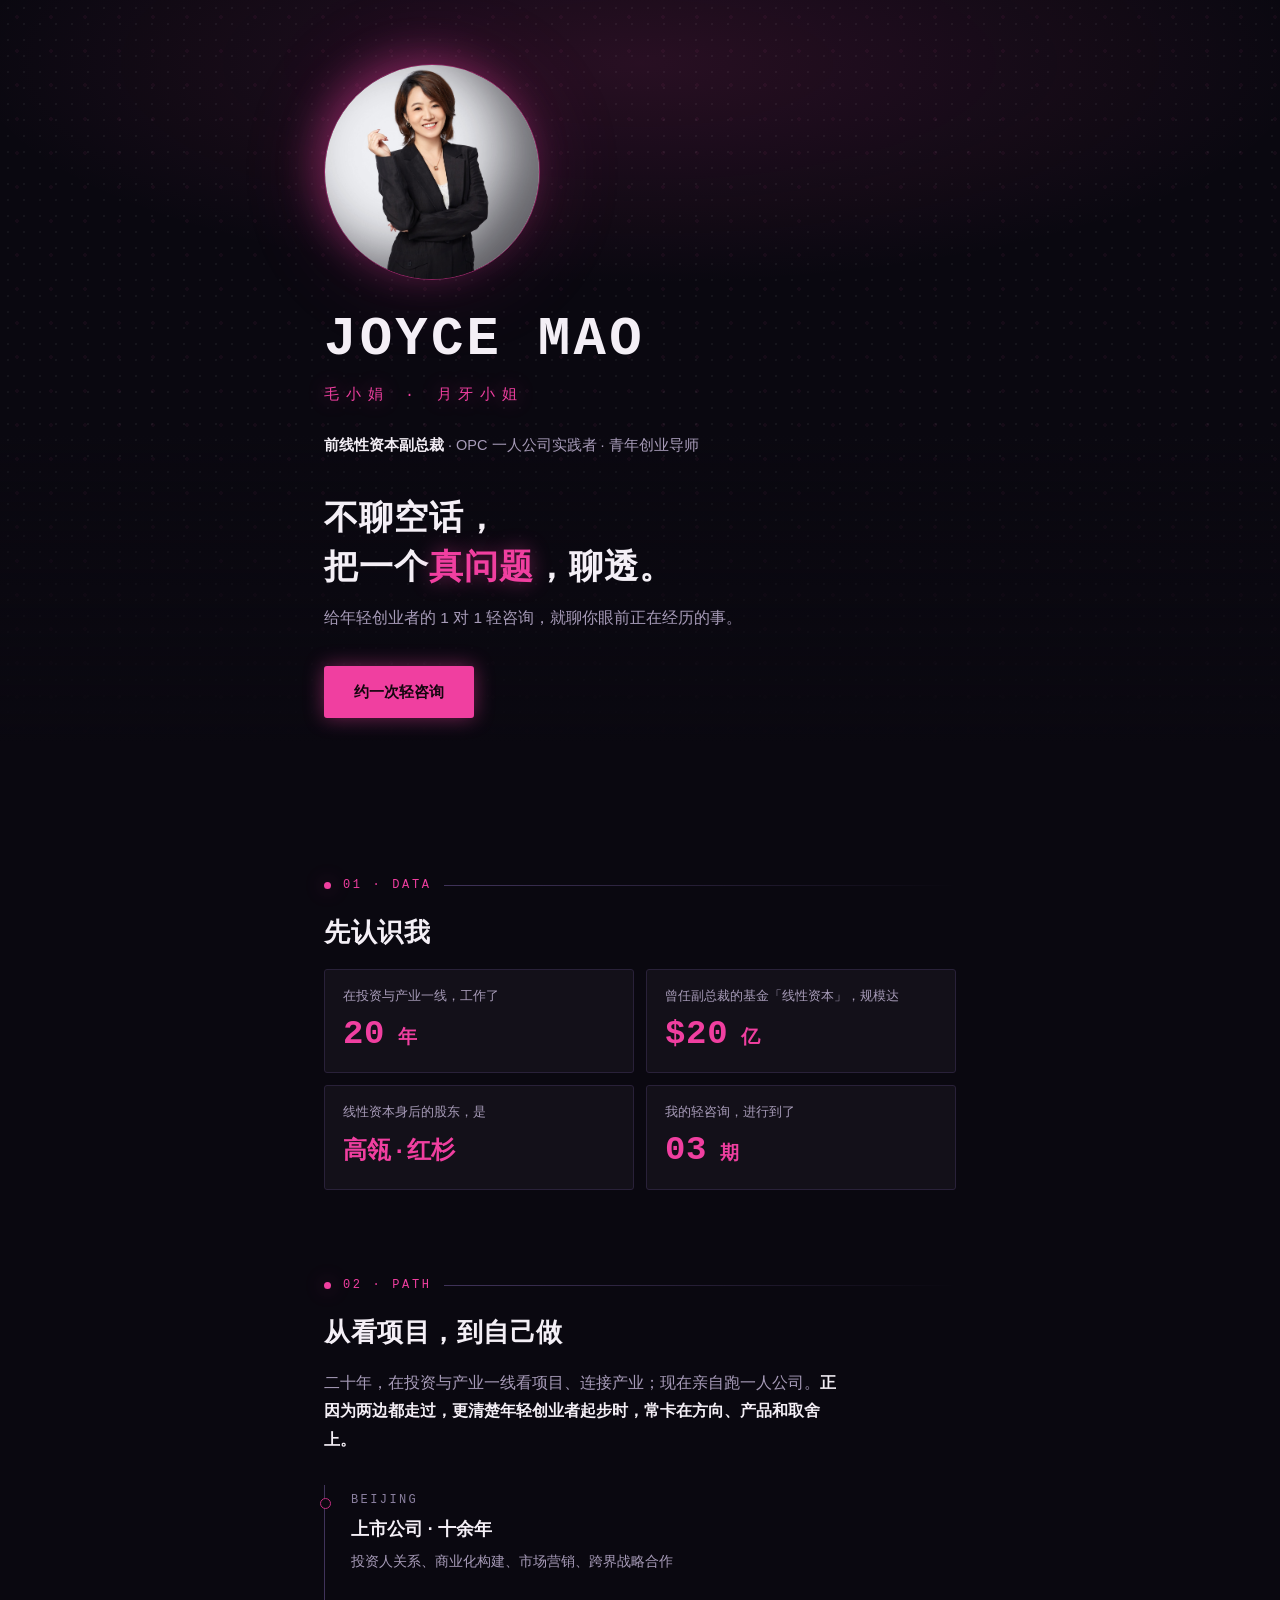
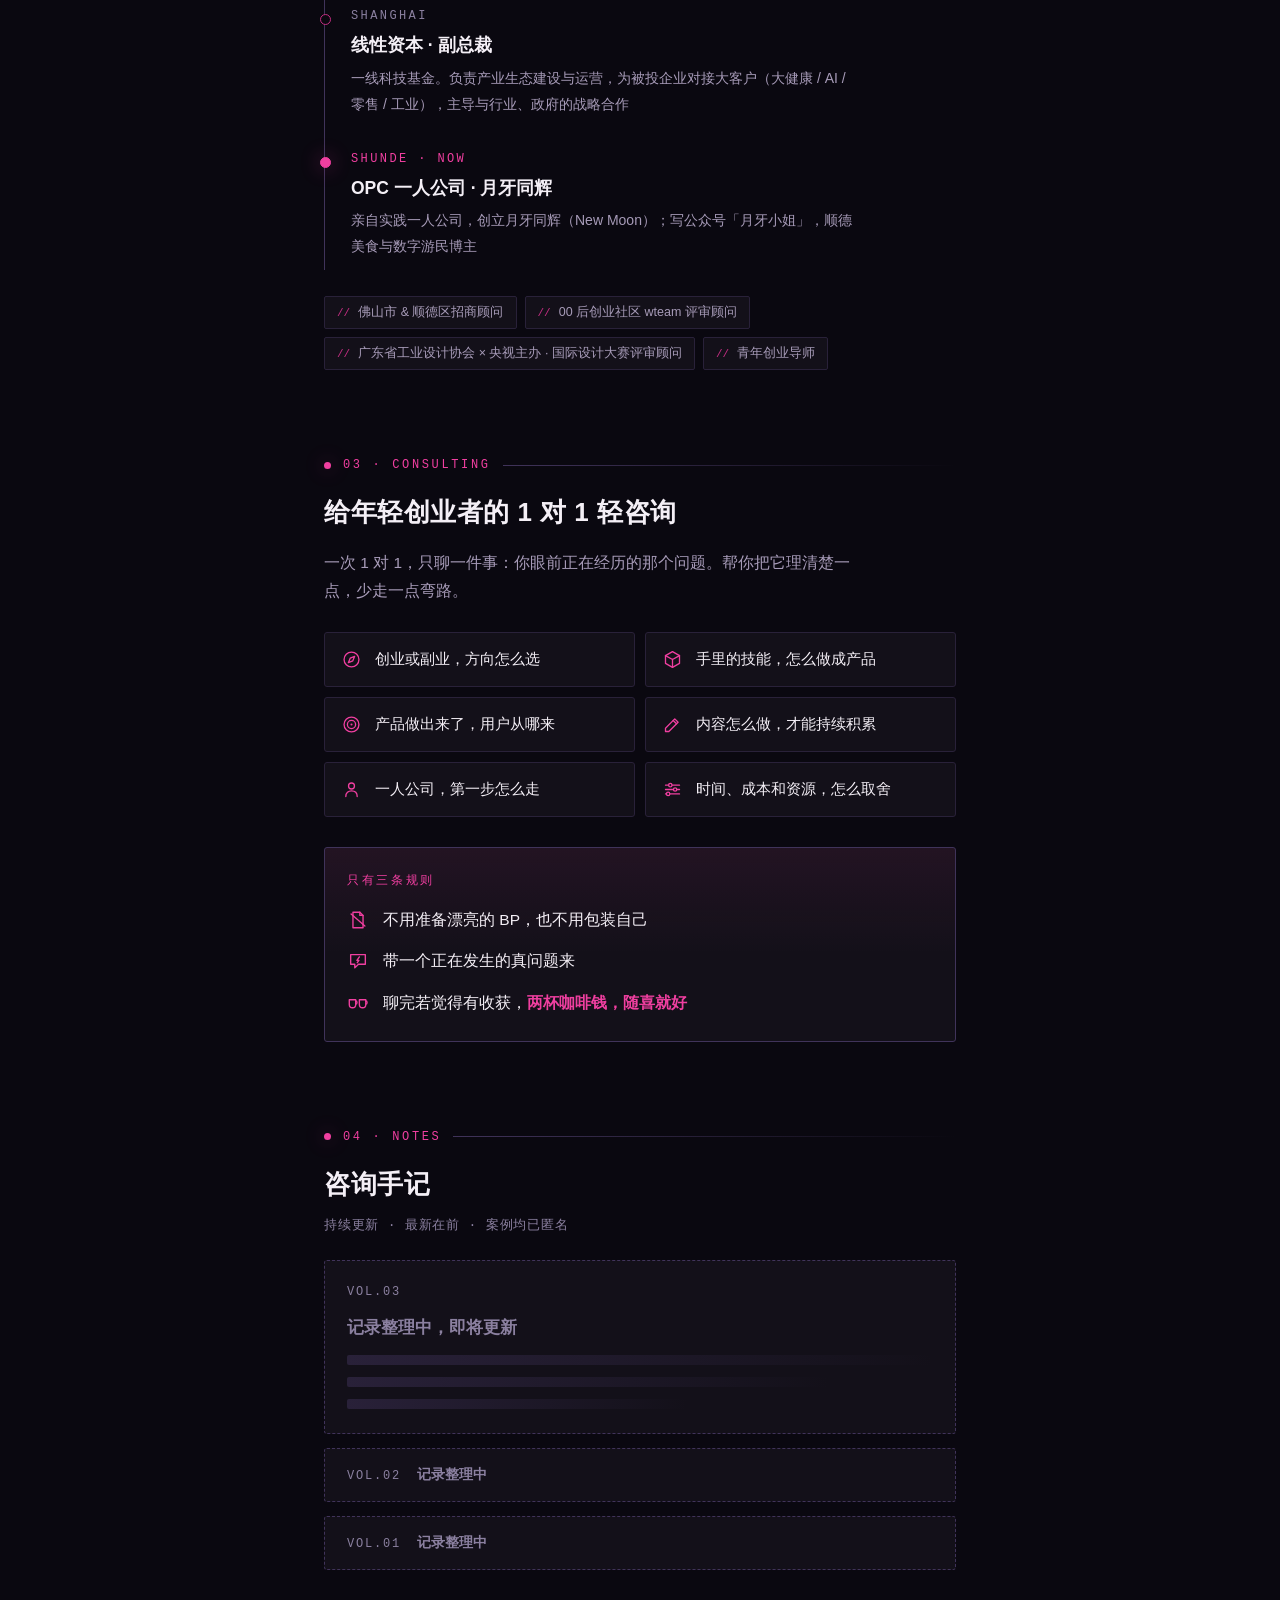
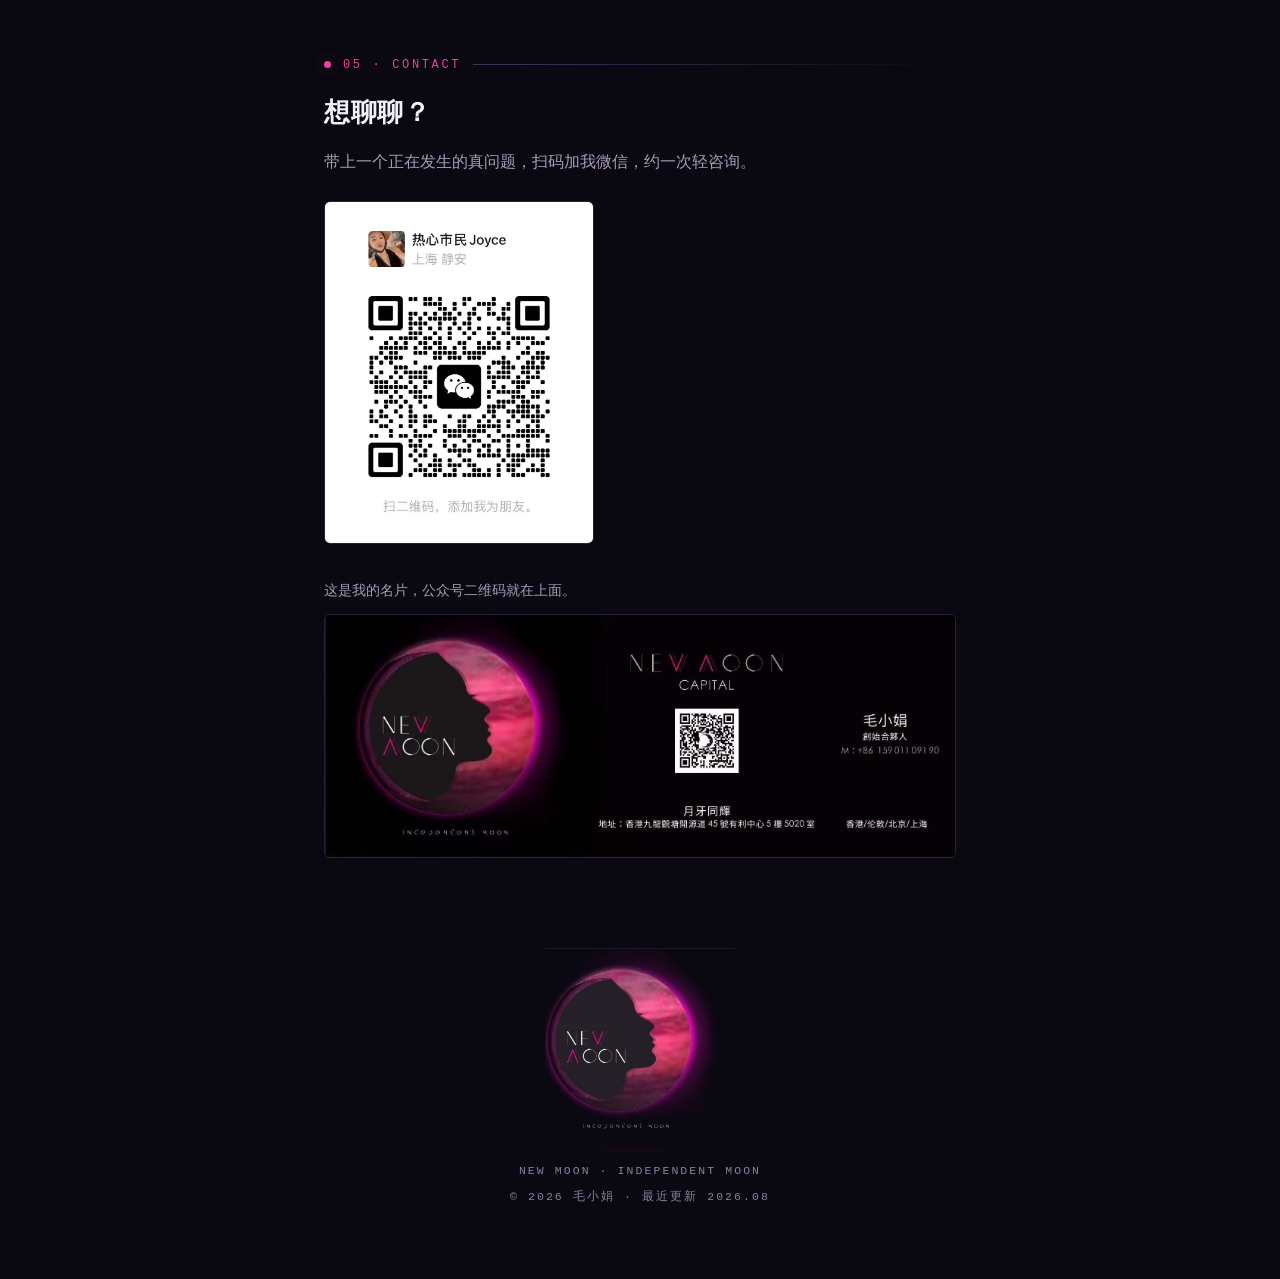
==== index.html @ e9faf34f "联系区落地:个人微信二维码 + 中文名片(含公众号二维码) Co-Authored-By: Claude Fable 5 <noreply@anthropic.com>" ====
<!DOCTYPE html>
<html lang="zh-CN">
<head>
<meta charset="utf-8">
<meta name="viewport" content="width=device-width, initial-scale=1">
<title>毛小娟 Joyce</title>
<meta name="description" content="我是毛小娟（Joyce），前线性资本副总裁。给年轻创业者的 1 对 1 轻咨询：不聊空话，把一个真问题聊透。">
<meta property="og:title" content="毛小娟 Joyce · 轻咨询">
<meta property="og:description" content="不聊空话，就聊你眼前正在经历的事。给年轻创业者的 1 对 1 轻咨询。">
<meta property="og:url" content="https://artemislin.github.io/joyce-intro/">
<meta property="og:image" content="https://artemislin.github.io/joyce-intro/assets/photo.jpg">
<link rel="icon" href="data:image/svg+xml,<svg xmlns='http://www.w3.org/2000/svg' viewBox='0 0 100 100'><text y='0.9em' font-size='90'>🌙</text></svg>">

<!-- ═══════════════════════════════════════════════════════
     维护说明(给接手的人):详见仓库里的 README.md
     · 加新案例:搜「案例卡片模板」,复制注释里的整段,贴到案例列表最上方
     · 换照片:替换 assets/photo.jpg;圆框取景不对时,微调 .moon img 的 object-position
     · 填联系方式:搜「CONTACT-PLACEHOLDER」
     ═══════════════════════════════════════════════════════ -->

<style>
  :root {
    --bg: #0A0810;          /* 墨黑夜空,微偏紫 */
    --panel: #131019;
    --line: #292139;
    --line-strong: #40335A;
    --ink: #F4EFF6;
    --muted: #A79BB8;
    --dim: #8B80A0;
    --pink: #F03FA0;        /* 取自 New Moon logo 的玫红辉光 */
    --pink-dim: #C42E82;
    --glow: 0 0 20px rgba(240, 63, 160, 0.45);
    --sans: "PingFang SC", "HarmonyOS Sans SC", "MiSans", "Source Han Sans SC", "Microsoft YaHei", sans-serif;
    --mono: ui-monospace, "SF Mono", "JetBrains Mono", "Roboto Mono", Menlo, Consolas, monospace;
  }

  * { box-sizing: border-box; }
  html { scroll-behavior: smooth; }
  body {
    margin: 0;
    background: var(--bg);
    color: var(--ink);
    font-family: var(--sans);
    font-size: 15.5px;
    line-height: 1.85;
    -webkit-font-smoothing: antialiased;
  }
  .wrap { max-width: 680px; margin: 0 auto; padding: 0 24px; }
  p { margin: 0 0 14px; }
  a { color: var(--pink); }

  /* ── 章节眉:电路节点 + 等宽字标签 + 走线 ── */
  section { padding-top: 84px; }
  .eyebrow {
    display: flex;
    align-items: center;
    gap: 12px;
    font-family: var(--mono);
    font-size: 12px;
    letter-spacing: 0.22em;
    color: var(--pink);
    margin: 0 0 18px;
  }
  .eyebrow::before {
    content: "";
    width: 7px; height: 7px;
    background: var(--pink);
    border-radius: 50%;
    box-shadow: var(--glow);
    flex: none;
  }
  .eyebrow::after {
    content: "";
    flex: 1;
    height: 1px;
    background: linear-gradient(90deg, var(--line-strong), transparent);
  }
  h2 {
    font-size: 26px;
    font-weight: 700;
    line-height: 1.4;
    letter-spacing: 0.02em;
    margin: 0 0 18px;
    text-wrap: balance;
  }

  /* ── 开屏 ── */
  .hero {
    padding-top: 64px;
    padding-bottom: 72px;
    background:
      linear-gradient(180deg, rgba(10, 8, 16, 0) 55%, #0A0810 94%),
      radial-gradient(ellipse 75% 40% at 50% 8%, rgba(240, 63, 160, 0.13), transparent 70%),
      radial-gradient(rgba(240, 63, 160, 0.05) 1.6px, transparent 2px),
      radial-gradient(rgba(244, 239, 246, 0.05) 1px, transparent 1.4px);
    background-size: auto, auto, 34px 34px, 16px 16px;
  }
  /* 月相框:盈月光影——外辉光偏左上受光侧,内阴影把满月压成月牙 */
  .moon {
    position: relative;
    width: 216px; height: 216px;
    border-radius: 50%;
    overflow: hidden;
    border: 1px solid rgba(240, 63, 160, 0.55);
    box-shadow: -10px -8px 36px rgba(240, 63, 160, 0.36), 0 0 90px rgba(240, 63, 160, 0.15);
    margin: 0 0 30px;
  }
  /* 换照片后取景不对时,只调下面的 object-position 第二个值(越小越靠头顶) */
  .moon img {
    width: 100%; height: 100%;
    object-fit: cover;
    object-position: 50% 15%;
    display: block;
  }
  .moon::after {
    content: "";
    position: absolute;
    inset: 0;
    border-radius: 50%;
    box-shadow: inset -32px -20px 54px rgba(10, 8, 16, 0.58);
    pointer-events: none;
  }
  h1 {
    font-family: var(--mono);
    font-size: clamp(34px, 10vw, 54px);
    font-weight: 700;
    letter-spacing: 0.06em;
    line-height: 1.12;
    margin: 0 0 12px;
  }
  .subname {
    font-family: var(--mono);
    font-size: 15px;
    letter-spacing: 0.45em;
    color: var(--pink);
    text-shadow: var(--glow);
    margin: 0 0 22px;
  }
  .identity { color: var(--muted); font-size: 14.5px; margin: 0 0 34px; }
  .identity b { color: var(--ink); font-weight: 600; }
  .thesis {
    font-size: clamp(26px, 7vw, 34px);
    font-weight: 700;
    line-height: 1.45;
    letter-spacing: 0.03em;
    margin: 0 0 12px;
    text-wrap: balance;
  }
  .thesis em { font-style: normal; color: var(--pink); text-shadow: var(--glow); }
  .thesis-sub { color: var(--muted); margin: 0 0 34px; }
  .btn {
    display: inline-block;
    font-size: 15px;
    font-weight: 600;
    color: #14060E;
    background: var(--pink);
    text-decoration: none;
    padding: 12px 30px;
    border-radius: 3px;
    box-shadow: var(--glow);
  }
  .btn:active { transform: translateY(1px); }
  .btn:focus-visible, a:focus-visible { outline: 2px solid var(--ink); outline-offset: 3px; }

  /* ── 数据带 ── */
  .stats {
    display: grid;
    grid-template-columns: repeat(2, minmax(0, 1fr));
    gap: 12px;
  }
  .stat {
    display: flex;
    flex-direction: column;
    background: var(--panel);
    border: 1px solid var(--line);
    border-radius: 3px;
    padding: 16px 18px 18px;
  }
  .stat .num {
    font-family: var(--mono);
    font-size: clamp(26px, 7vw, 34px);
    font-weight: 700;
    color: var(--pink);
    line-height: 1.2;
    letter-spacing: 0.02em;
  }
  .stat .num small { font-size: 0.55em; letter-spacing: 0.1em; }
  .stat .num--txt { font-size: clamp(17px, 5vw, 24px); line-height: 1.35; padding-bottom: 3px; }
  /* lbl 撑满剩余空间,让同一行两张卡的数字底部对齐(标签行数不同也不飘) */
  .stat .lbl { font-size: 12.5px; color: var(--muted); margin-bottom: 8px; line-height: 1.6; flex: 1; }

  /* ── 履历时间线 ── */
  .lede { color: var(--muted); max-width: 34em; }
  .lede b { color: var(--ink); font-weight: 600; }
  .tl { margin: 30px 0 0; padding: 4px 0 4px 26px; border-left: 1px solid var(--line-strong); }
  .stop { position: relative; padding-bottom: 30px; }
  .stop:last-child { padding-bottom: 6px; }
  .stop::before {
    content: "";
    position: absolute;
    left: -31px; top: 9px;
    width: 9px; height: 9px;
    border-radius: 50%;
    background: var(--bg);
    border: 1.5px solid var(--pink-dim);
  }
  .stop.now::before { background: var(--pink); border-color: var(--pink); box-shadow: var(--glow); }
  .stop .where {
    font-family: var(--mono);
    font-size: 12px;
    letter-spacing: 0.2em;
    color: var(--dim);
    margin-bottom: 2px;
  }
  .stop.now .where { color: var(--pink); }
  .stop h3 { font-size: 17.5px; font-weight: 700; margin: 0 0 4px; }
  .stop p { font-size: 14px; color: var(--muted); margin: 0; max-width: 36em; }
  .chips { display: flex; flex-wrap: wrap; gap: 8px; margin-top: 26px; }
  .chip {
    font-size: 12.5px;
    color: var(--muted);
    border: 1px solid var(--line);
    background: var(--panel);
    border-radius: 2px;
    padding: 4px 12px;
  }
  .chip::before {
    content: "//";
    font-family: var(--mono);
    font-size: 11px;
    color: var(--pink-dim);
    margin-right: 8px;
  }

  /* ── 轻咨询 ── */
  .topics {
    display: grid;
    grid-template-columns: repeat(auto-fit, minmax(240px, 1fr));
    gap: 10px;
    margin: 26px 0 30px;
  }
  .topic {
    display: flex;
    gap: 13px;
    align-items: center;
    background: var(--panel);
    border: 1px solid var(--line);
    border-radius: 3px;
    padding: 13px 16px;
    font-size: 14.5px;
  }
  .topic svg { width: 21px; height: 21px; color: var(--pink); flex: none; }
  .rules {
    border: 1px solid var(--line-strong);
    border-radius: 3px;
    background: linear-gradient(180deg, rgba(240, 63, 160, 0.07), transparent 55%), var(--panel);
    padding: 22px 22px 10px;
  }
  .rules .rt {
    font-family: var(--mono);
    font-size: 12px;
    letter-spacing: 0.22em;
    color: var(--pink);
    margin: 0 0 14px;
  }
  .rule { display: flex; gap: 14px; align-items: flex-start; margin-bottom: 13px; }
  .rule svg { width: 22px; height: 22px; color: var(--pink); flex: none; margin-top: 3px; }
  .rule em { font-style: normal; color: var(--pink); font-weight: 600; }

  /* ── 咨询手记 ── */
  .note-meta-line { font-size: 13px; color: var(--dim); font-family: var(--mono); letter-spacing: 0.06em; margin: -6px 0 22px; }
  .cases { display: flex; flex-direction: column; gap: 14px; }
  .case {
    background: var(--panel);
    border: 1px solid var(--line);
    border-radius: 3px;
    padding: 20px 22px;
  }
  .case .meta {
    font-family: var(--mono);
    font-size: 12px;
    letter-spacing: 0.15em;
    color: var(--pink);
    margin-bottom: 8px;
  }
  .case h3 { font-size: 17px; font-weight: 700; margin: 0 0 10px; }
  .case .field { font-size: 12.5px; color: var(--dim); letter-spacing: 0.06em; margin: 10px 0 2px; }
  .case .field + p { font-size: 14.5px; color: var(--ink); margin: 0; }
  /* 占位卡:案例还没写时的样子,填入真实内容后换成完整卡片(去掉 pending/row 类和幽灵条) */
  .case.pending { border-style: dashed; border-color: var(--line-strong); }
  .case.pending .meta { color: var(--dim); }
  .case.pending h3 { color: var(--dim); font-weight: 600; }
  .case.row { display: flex; align-items: baseline; gap: 16px; padding: 13px 22px; }
  .case.row .meta { margin: 0; flex: none; }
  .case.row h3 { margin: 0; font-size: 14px; }
  .ghost { height: 10px; border-radius: 2px; background: linear-gradient(90deg, var(--line), transparent); margin: 12px 0; }
  .ghost.g2 { width: 82%; }
  .ghost.g3 { width: 58%; margin-bottom: 4px; }

  /* ── 联系 ── */
  .wechat-qr {
    display: block;
    width: min(100%, 270px);
    height: auto;
    border-radius: 6px;
    border: 1px solid var(--line);
    margin: 24px 0 34px;
  }
  .card-img {
    display: block;
    width: 100%;
    height: auto;
    border-radius: 6px;
    border: 1px solid var(--line);
    margin: 10px 0 0;
  }

  /* ── 页脚 ── */
  footer { padding: 90px 0 56px; text-align: center; }
  footer .brand { width: 190px; height: auto; mix-blend-mode: screen; display: block; margin: 0 auto 6px; }
  footer .fine {
    font-family: var(--mono);
    font-size: 11.5px;
    letter-spacing: 0.18em;
    color: var(--dim);
    line-height: 2.2;
  }

  /* ── 动效:只做开屏一组,尊重系统减动效设置 ── */
  @media (prefers-reduced-motion: no-preference) {
    .hero .moon, .hero h1, .hero .subname, .hero .identity, .hero .thesis, .hero .thesis-sub, .hero .btn {
      animation: rise 0.7s cubic-bezier(0.2, 0.7, 0.3, 1) both;
    }
    .hero h1 { animation-delay: 0.08s; }
    .hero .subname { animation-delay: 0.16s; }
    .hero .identity { animation-delay: 0.22s; }
    .hero .thesis { animation-delay: 0.3s; }
    .hero .thesis-sub { animation-delay: 0.36s; }
    .hero .btn { animation-delay: 0.44s; }
    @keyframes rise {
      from { opacity: 0; transform: translateY(14px); }
      to { opacity: 1; transform: none; }
    }
  }
  @media (prefers-reduced-motion: reduce) {
    html { scroll-behavior: auto; }
  }
</style>
</head>
<body>

<header class="hero">
  <div class="wrap">
    <div class="moon"><img src="assets/photo.jpg" alt="毛小娟" width="1066" height="1600"></div>
    <h1>JOYCE MAO</h1>
    <p class="subname">毛小娟 · 月牙小姐</p>
    <p class="identity"><b>前线性资本副总裁</b> · OPC 一人公司实践者 · 青年创业导师</p>
    <p class="thesis">不聊空话，<br>把一个<em>真问题</em>，聊透。</p>
    <p class="thesis-sub">给年轻创业者的 1 对 1 轻咨询，就聊你眼前正在经历的事。</p>
    <a class="btn" href="#contact">约一次轻咨询</a>
  </div>
</header>

<section>
  <div class="wrap">
    <p class="eyebrow">01 · DATA</p>
    <h2>先认识我</h2>
    <div class="stats">
      <div class="stat">
        <div class="lbl">在投资与产业一线，工作了</div>
        <div class="num">20<small> 年</small></div>
      </div>
      <div class="stat">
        <div class="lbl">曾任副总裁的基金「线性资本」，规模达</div>
        <div class="num">$20<small> 亿</small></div>
      </div>
      <div class="stat">
        <div class="lbl">线性资本身后的股东，是</div>
        <div class="num num--txt">高瓴·红杉</div>
      </div>
      <div class="stat">
        <div class="lbl">我的轻咨询，进行到了</div>
        <div class="num">03<small> 期</small></div>
      </div>
    </div>
  </div>
</section>

<section>
  <div class="wrap">
    <p class="eyebrow">02 · PATH</p>
    <h2>从看项目，到自己做</h2>
    <p class="lede">二十年，在投资与产业一线看项目、连接产业；现在亲自跑一人公司。<b>正因为两边都走过，更清楚年轻创业者起步时，常卡在方向、产品和取舍上。</b></p>

    <div class="tl">
      <div class="stop">
        <div class="where">BEIJING</div>
        <h3>上市公司 · 十余年</h3>
        <p>投资人关系、商业化构建、市场营销、跨界战略合作</p>
      </div>
      <div class="stop">
        <div class="where">SHANGHAI</div>
        <h3>线性资本 · 副总裁</h3>
        <p>一线科技基金。负责产业生态建设与运营，为被投企业对接大客户（大健康 / AI / 零售 / 工业），主导与行业、政府的战略合作</p>
      </div>
      <div class="stop now">
        <div class="where">SHUNDE · NOW</div>
        <h3>OPC 一人公司 · 月牙同辉</h3>
        <p>亲自实践一人公司，创立月牙同辉（New Moon）；写公众号「月牙小姐」，顺德美食与数字游民博主</p>
      </div>
    </div>

    <div class="chips">
      <span class="chip">佛山市 &amp; 顺德区招商顾问</span>
      <span class="chip">00 后创业社区 wteam 评审顾问</span>
      <span class="chip">广东省工业设计协会 × 央视主办 · 国际设计大赛评审顾问</span>
      <span class="chip">青年创业导师</span>
    </div>
  </div>
</section>

<section>
  <div class="wrap">
    <p class="eyebrow">03 · CONSULTING</p>
    <h2>给年轻创业者的 1 对 1 轻咨询</h2>
    <p class="lede">一次 1 对 1，只聊一件事：你眼前正在经历的那个问题。帮你把它理清楚一点，少走一点弯路。</p>

    <div class="topics">
      <div class="topic">
        <svg viewBox="0 0 24 24" fill="none" stroke="currentColor" stroke-width="1.5" stroke-linecap="round" stroke-linejoin="round" aria-hidden="true"><circle cx="12" cy="12" r="8.5"/><path d="M15.6 8.4 L13.5 13.5 L8.4 15.6 L10.5 10.5 Z"/></svg>
        创业或副业，方向怎么选
      </div>
      <div class="topic">
        <svg viewBox="0 0 24 24" fill="none" stroke="currentColor" stroke-width="1.5" stroke-linecap="round" stroke-linejoin="round" aria-hidden="true"><path d="M12 3 L20 7.5 V16.5 L12 21 L4 16.5 V7.5 Z"/><path d="M4 7.5 L12 12 L20 7.5 M12 12 V21"/></svg>
        手里的技能，怎么做成产品
      </div>
      <div class="topic">
        <svg viewBox="0 0 24 24" fill="none" stroke="currentColor" stroke-width="1.5" stroke-linecap="round" stroke-linejoin="round" aria-hidden="true"><circle cx="12" cy="12" r="8.5"/><circle cx="12" cy="12" r="4.7"/><circle cx="12" cy="12" r="1.2" fill="currentColor" stroke="none"/></svg>
        产品做出来了，用户从哪来
      </div>
      <div class="topic">
        <svg viewBox="0 0 24 24" fill="none" stroke="currentColor" stroke-width="1.5" stroke-linecap="round" stroke-linejoin="round" aria-hidden="true"><path d="M4 20 V16.2 L14.6 5.6 L18.4 9.4 L7.8 20 Z"/><path d="M12.8 7.4 L16.6 11.2"/></svg>
        内容怎么做，才能持续积累
      </div>
      <div class="topic">
        <svg viewBox="0 0 24 24" fill="none" stroke="currentColor" stroke-width="1.5" stroke-linecap="round" stroke-linejoin="round" aria-hidden="true"><circle cx="12" cy="8" r="3.4"/><path d="M5.5 20 C5.5 15.8 8.3 13.6 12 13.6 C15.7 13.6 18.5 15.8 18.5 20"/></svg>
        一人公司，第一步怎么走
      </div>
      <div class="topic">
        <svg viewBox="0 0 24 24" fill="none" stroke="currentColor" stroke-width="1.5" stroke-linecap="round" stroke-linejoin="round" aria-hidden="true"><path d="M4 7 H20 M4 12 H20 M4 17 H20"/><circle cx="9.5" cy="7" r="1.9" fill="var(--panel)"/><circle cx="15" cy="12" r="1.9" fill="var(--panel)"/><circle cx="7" cy="17" r="1.9" fill="var(--panel)"/></svg>
        时间、成本和资源，怎么取舍
      </div>
    </div>

    <div class="rules">
      <p class="rt">只有三条规则</p>
      <div class="rule">
        <svg viewBox="0 0 24 24" fill="none" stroke="currentColor" stroke-width="1.5" stroke-linecap="round" stroke-linejoin="round" aria-hidden="true"><path d="M6.5 3.5 H14 L17.5 7 V20.5 H6.5 Z"/><path d="M14 3.5 V7 H17.5"/><path d="M4.5 5.5 L19.5 18.5"/></svg>
        <span>不用准备漂亮的 BP，也不用包装自己</span>
      </div>
      <div class="rule">
        <svg viewBox="0 0 24 24" fill="none" stroke="currentColor" stroke-width="1.5" stroke-linecap="round" stroke-linejoin="round" aria-hidden="true"><path d="M4 5 H20 V15.5 H12.5 L8.5 19.5 V15.5 H4 Z"/><path d="M13.5 7.5 L10.8 11.3 H13 L11.2 13.8"/></svg>
        <span>带一个正在发生的真问题来</span>
      </div>
      <div class="rule">
        <svg viewBox="0 0 24 24" fill="none" stroke="currentColor" stroke-width="1.5" stroke-linecap="round" stroke-linejoin="round" aria-hidden="true"><path d="M2.5 8.5 H9.5 V13.5 C9.5 15.8 8 17.2 6 17.2 C4 17.2 2.5 15.8 2.5 13.5 Z"/><path d="M9.5 9.8 C11.4 9.8 11.4 13.2 9.5 13.2"/><path d="M13.5 8.5 H20.5 V13.5 C20.5 15.8 19 17.2 17 17.2 C15 17.2 13.5 15.8 13.5 13.5 Z"/><path d="M20.5 9.8 C22.4 9.8 22.4 13.2 20.5 13.2"/></svg>
        <span>聊完若觉得有收获，<em>两杯咖啡钱，随喜就好</em></span>
      </div>
    </div>
  </div>
</section>

<section>
  <div class="wrap">
    <p class="eyebrow">04 · NOTES</p>
    <h2>咨询手记</h2>
    <p class="note-meta-line">持续更新 · 最新在前 · 案例均已匿名</p>

    <div class="cases">

      <!-- ═══════ 案例卡片模板:新增案例时复制下面注释里的整段,
           贴到这行注释之后(最新在前),填入内容,数据带里的期数同步 +1。
           把某张占位卡(含单行的 VOL.01/02)换成真实案例时,也是整卡替换成这个结构 ═══════
      <article class="case">
        <div class="meta">VOL.04 / 20XX.XX</div>
        <h3>对方是谁(匿名) · 这次聊的主题</h3>
        <div class="field">来的问题</div>
        <p>……</p>
        <div class="field">聊了什么</div>
        <p>……</p>
        <div class="field">之后</div>
        <p>……</p>
      </article>
      ═══════════════════════════════════════════════════════ -->

      <article class="case pending">
        <div class="meta">VOL.03</div>
        <h3>记录整理中，即将更新</h3>
        <div class="ghost"></div>
        <div class="ghost g2"></div>
        <div class="ghost g3"></div>
      </article>

      <article class="case pending row">
        <div class="meta">VOL.02</div>
        <h3>记录整理中</h3>
      </article>

      <article class="case pending row">
        <div class="meta">VOL.01</div>
        <h3>记录整理中</h3>
      </article>

    </div>
  </div>
</section>

<section id="contact">
  <div class="wrap">
    <p class="eyebrow">05 · CONTACT</p>
    <h2>想聊聊？</h2>
    <p class="lede">带上一个正在发生的真问题，扫码加我微信，约一次轻咨询。</p>

    <!-- 个人微信二维码:更换时替换 assets/weichat-personal.jpg -->
    <img class="wechat-qr" src="assets/weichat-personal.jpg" alt="毛小娟的个人微信二维码" width="888" height="1131">

    <!-- 名片(中文版,含公众号二维码):更换时替换 assets/card.jpg -->
    <p class="lede" style="font-size: 14px; margin-bottom: 0;">这是我的名片，公众号二维码就在上面。</p>
    <img class="card-img" src="assets/card.jpg" alt="月牙同辉 New Moon Capital 名片，含公众号二维码" width="1663" height="639">
  </div>
</section>

<footer>
  <img class="brand" src="assets/logo.jpg" alt="New Moon · independent moon" width="680" height="730">
  <p class="fine">NEW MOON · INDEPENDENT MOON<br>© 2026 毛小娟 · 最近更新 2026.08</p>
</footer>

</body>
</html>
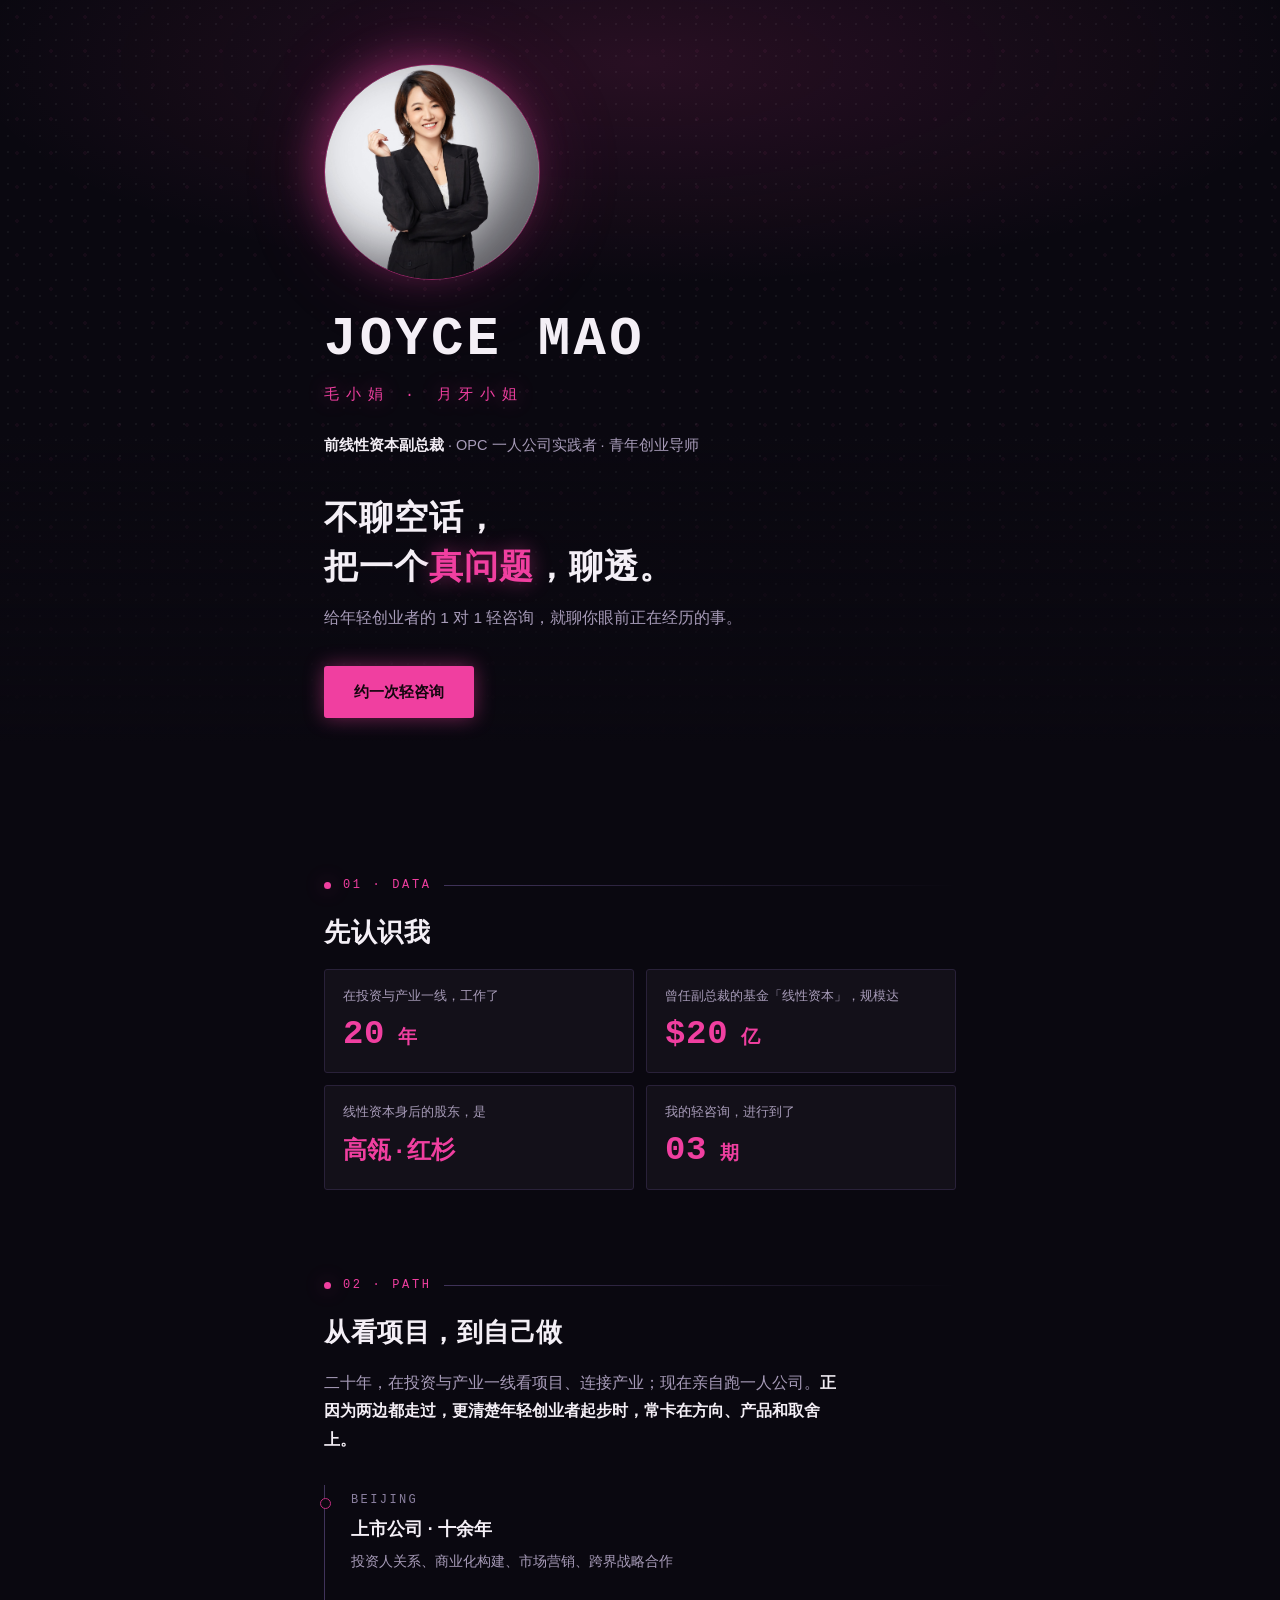
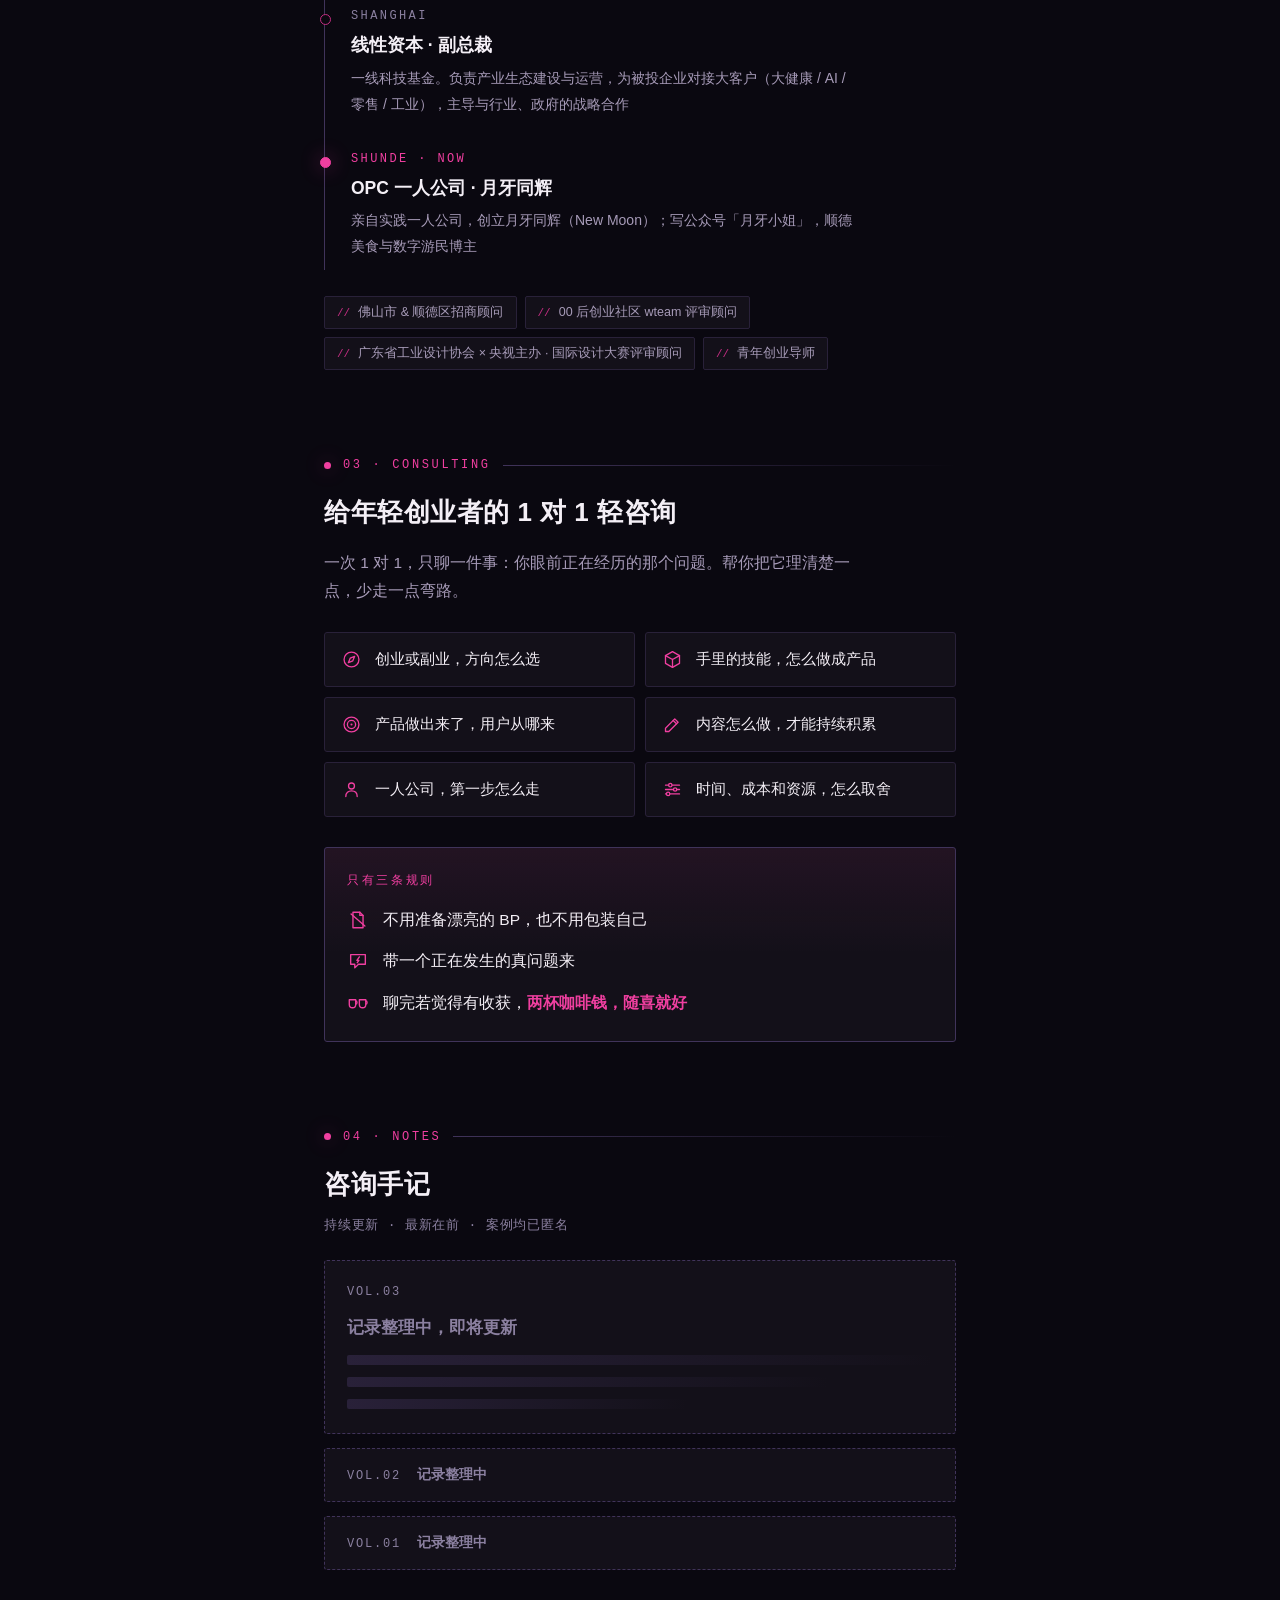
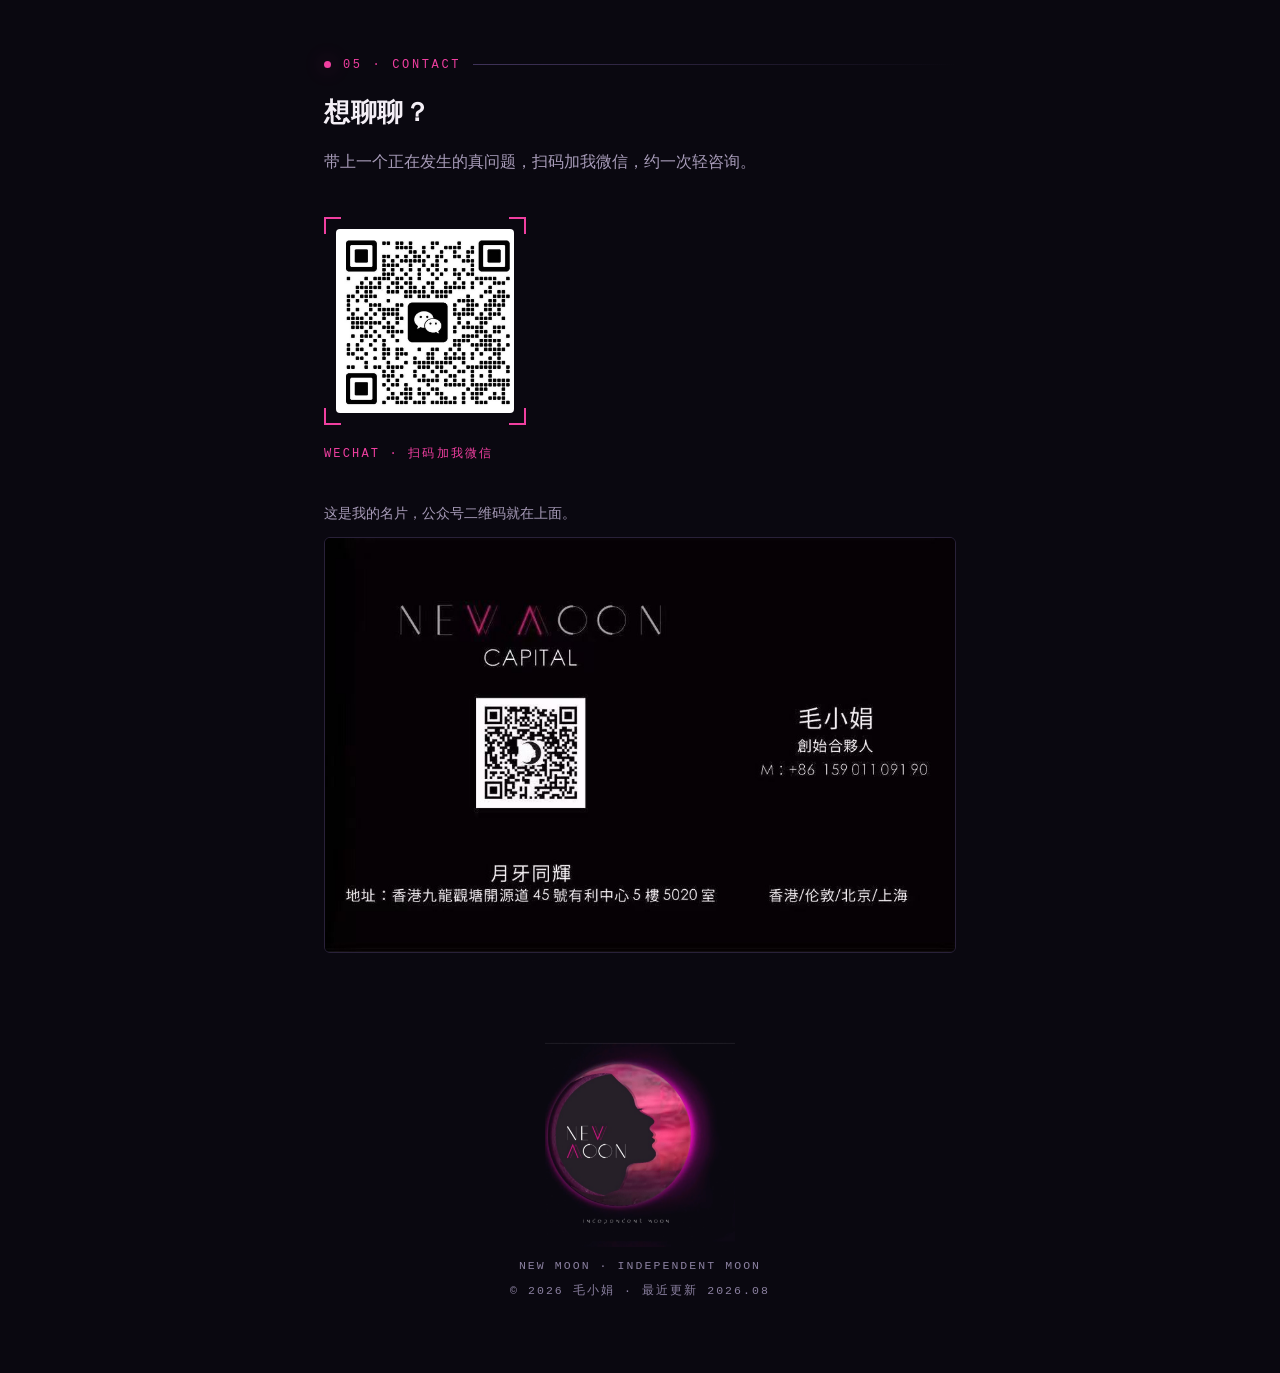
==== commit 903c0c24: "方案一:微信码裁纯码体配玫红取景框;名片裁右半信息面,页脚月亮成为全页唯一 Co-Authored-By: Claude Fable 5 <noreply@anthropic.com>" ====
--- a/index.html
+++ b/index.html
@@ -297,14 +297,36 @@
   .ghost.g2 { width: 82%; }
   .ghost.g3 { width: 58%; margin-bottom: 4px; }
 
-  /* ── 联系 ── */
-  .wechat-qr {
+  /* ── 联系:扫码取景框 ── */
+  .scan {
+    position: relative;
+    display: inline-block;
+    padding: 12px;
+    margin: 26px 0 0;
+  }
+  .scan img {
     display: block;
-    width: min(100%, 270px);
+    width: 178px;
     height: auto;
-    border-radius: 6px;
-    border: 1px solid var(--line);
-    margin: 24px 0 34px;
+    background: #FFFFFF;
+    border-radius: 4px;
+  }
+  .scan::before, .scan::after, .scan .c::before, .scan .c::after {
+    content: "";
+    position: absolute;
+    width: 15px;
+    height: 15px;
+  }
+  .scan::before { top: 0; left: 0; border-top: 2px solid var(--pink); border-left: 2px solid var(--pink); }
+  .scan::after { bottom: 0; right: 0; border-bottom: 2px solid var(--pink); border-right: 2px solid var(--pink); }
+  .scan .c::before { top: 0; right: 0; border-top: 2px solid var(--pink); border-right: 2px solid var(--pink); }
+  .scan .c::after { bottom: 0; left: 0; border-bottom: 2px solid var(--pink); border-left: 2px solid var(--pink); }
+  .scan-cap {
+    font-family: var(--mono);
+    font-size: 12px;
+    letter-spacing: 0.18em;
+    color: var(--pink);
+    margin: 8px 0 36px;
   }
   .card-img {
     display: block;
@@ -521,12 +543,13 @@
     <h2>想聊聊？</h2>
     <p class="lede">带上一个正在发生的真问题，扫码加我微信，约一次轻咨询。</p>
 
-    <!-- 个人微信二维码:更换时替换 assets/weichat-personal.jpg -->
-    <img class="wechat-qr" src="assets/weichat-personal.jpg" alt="毛小娟的个人微信二维码" width="888" height="1131">
-
-    <!-- 名片(中文版,含公众号二维码):更换时替换 assets/card.jpg -->
+    <!-- 个人微信二维码:更换时替换 assets/wechat-qr.jpg(只裁码体,保留窄白边) -->
+    <div class="scan"><i class="c" aria-hidden="true"></i><img src="assets/wechat-qr.jpg" alt="毛小娟的个人微信二维码" width="652" height="674"></div>
+    <p class="scan-cap">WECHAT · 扫码加我微信</p>
+
+    <!-- 名片(信息面,含公众号二维码):更换时替换 assets/card.jpg -->
     <p class="lede" style="font-size: 14px; margin-bottom: 0;">这是我的名片，公众号二维码就在上面。</p>
-    <img class="card-img" src="assets/card.jpg" alt="月牙同辉 New Moon Capital 名片，含公众号二维码" width="1663" height="639">
+    <img class="card-img" src="assets/card.jpg" alt="月牙同辉 New Moon Capital 名片，含公众号二维码" width="973" height="639">
   </div>
 </section>
 
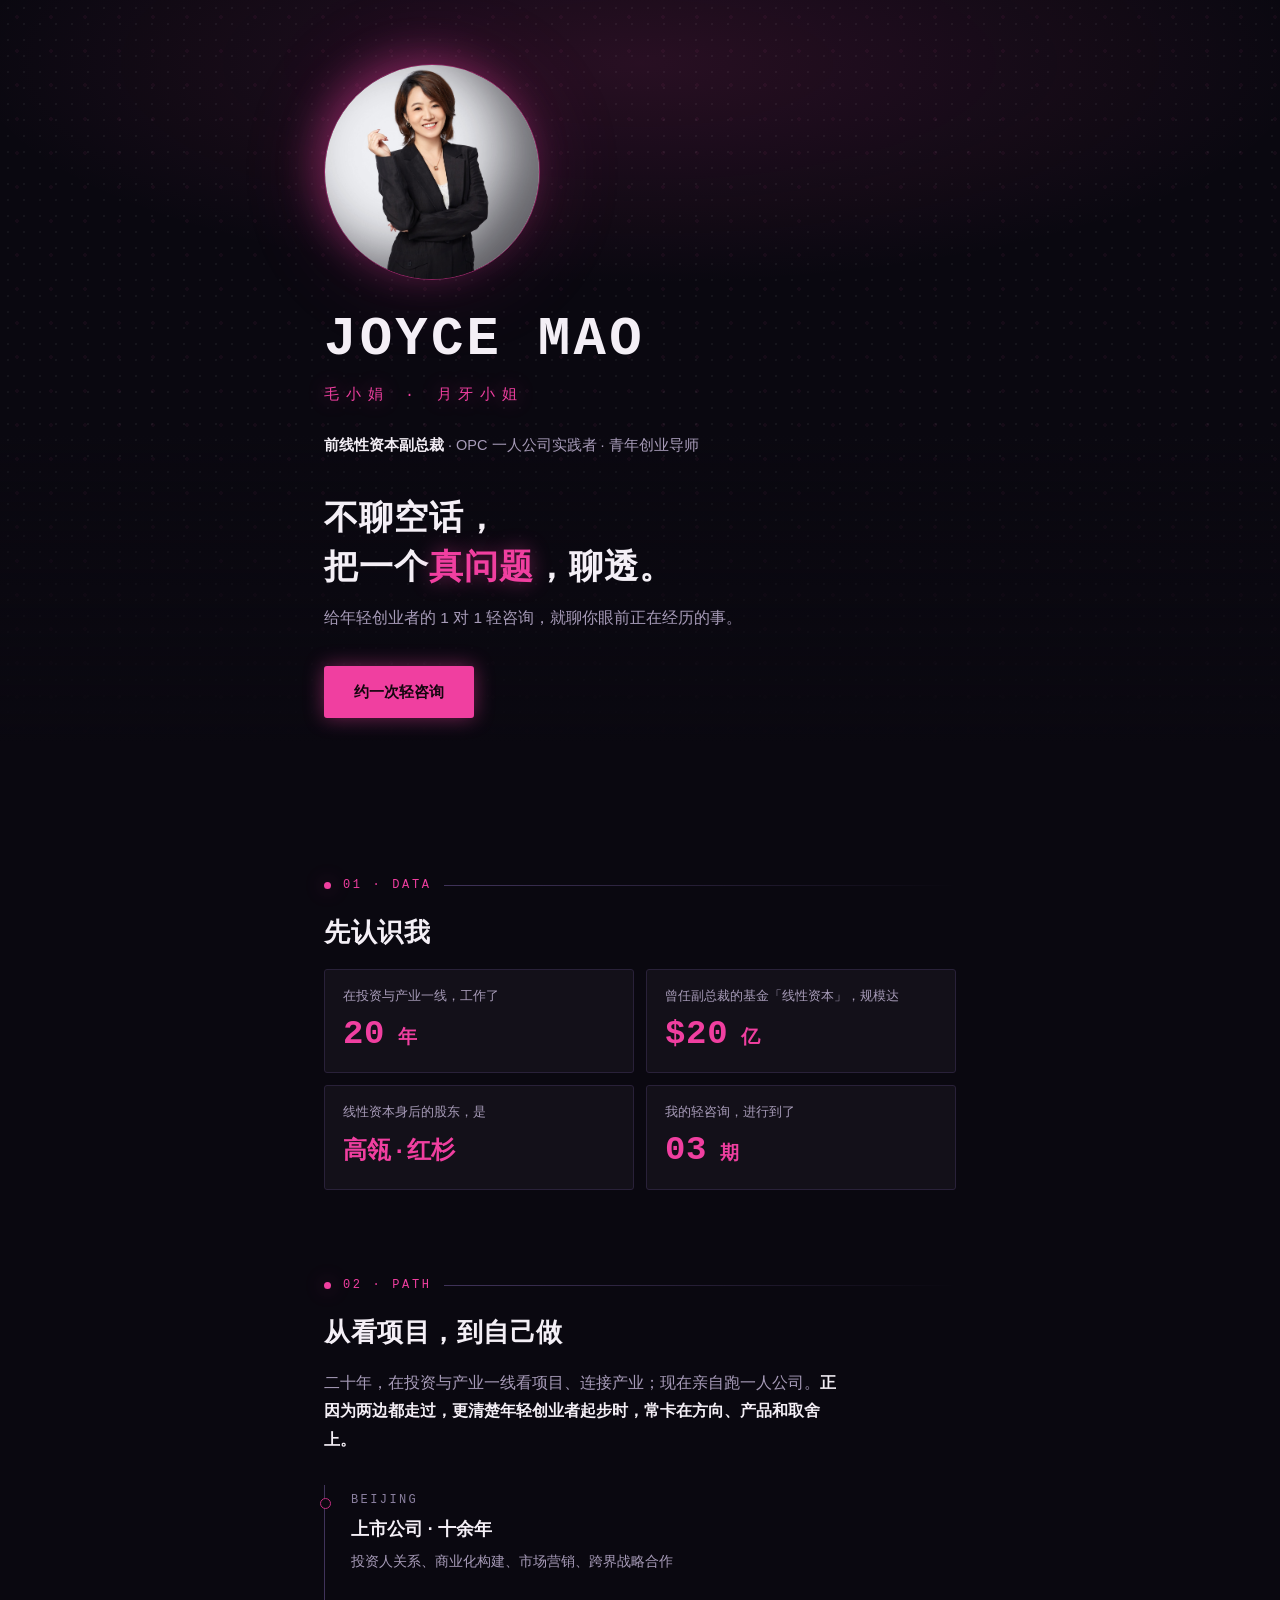
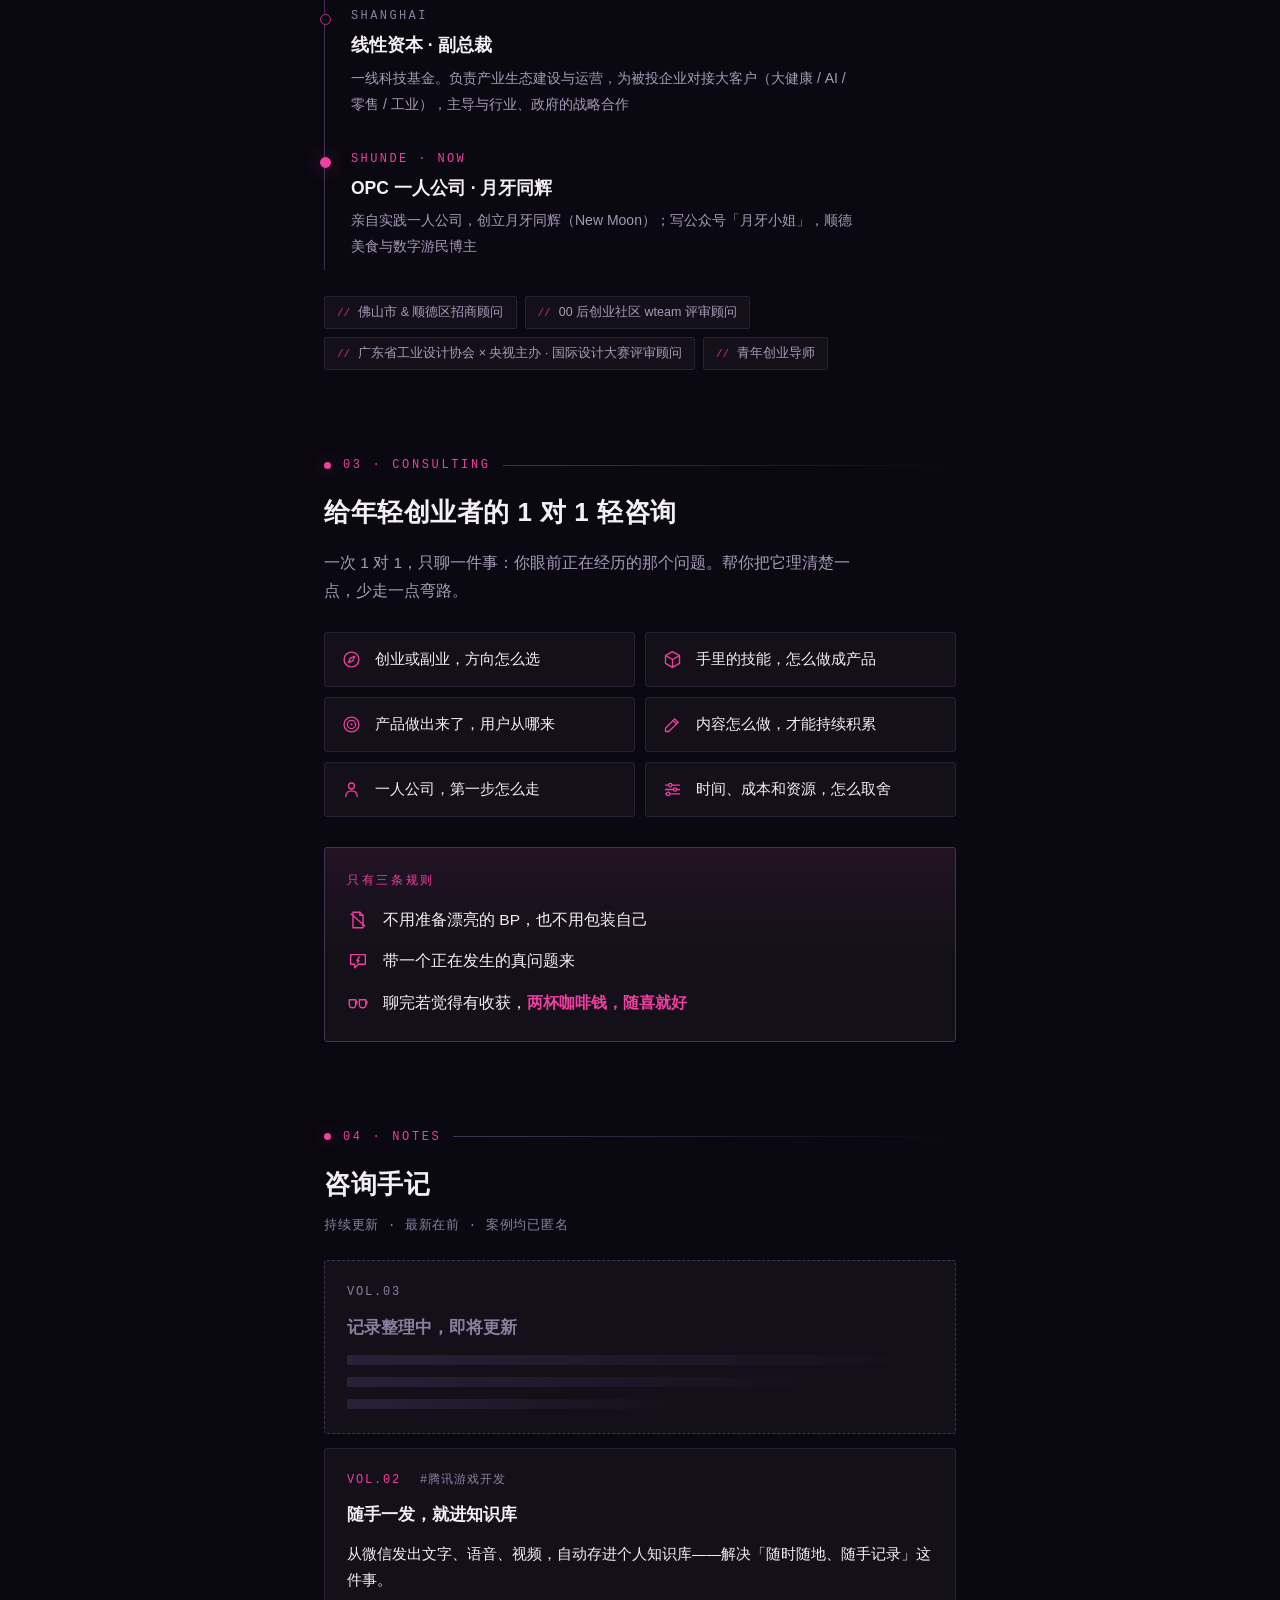
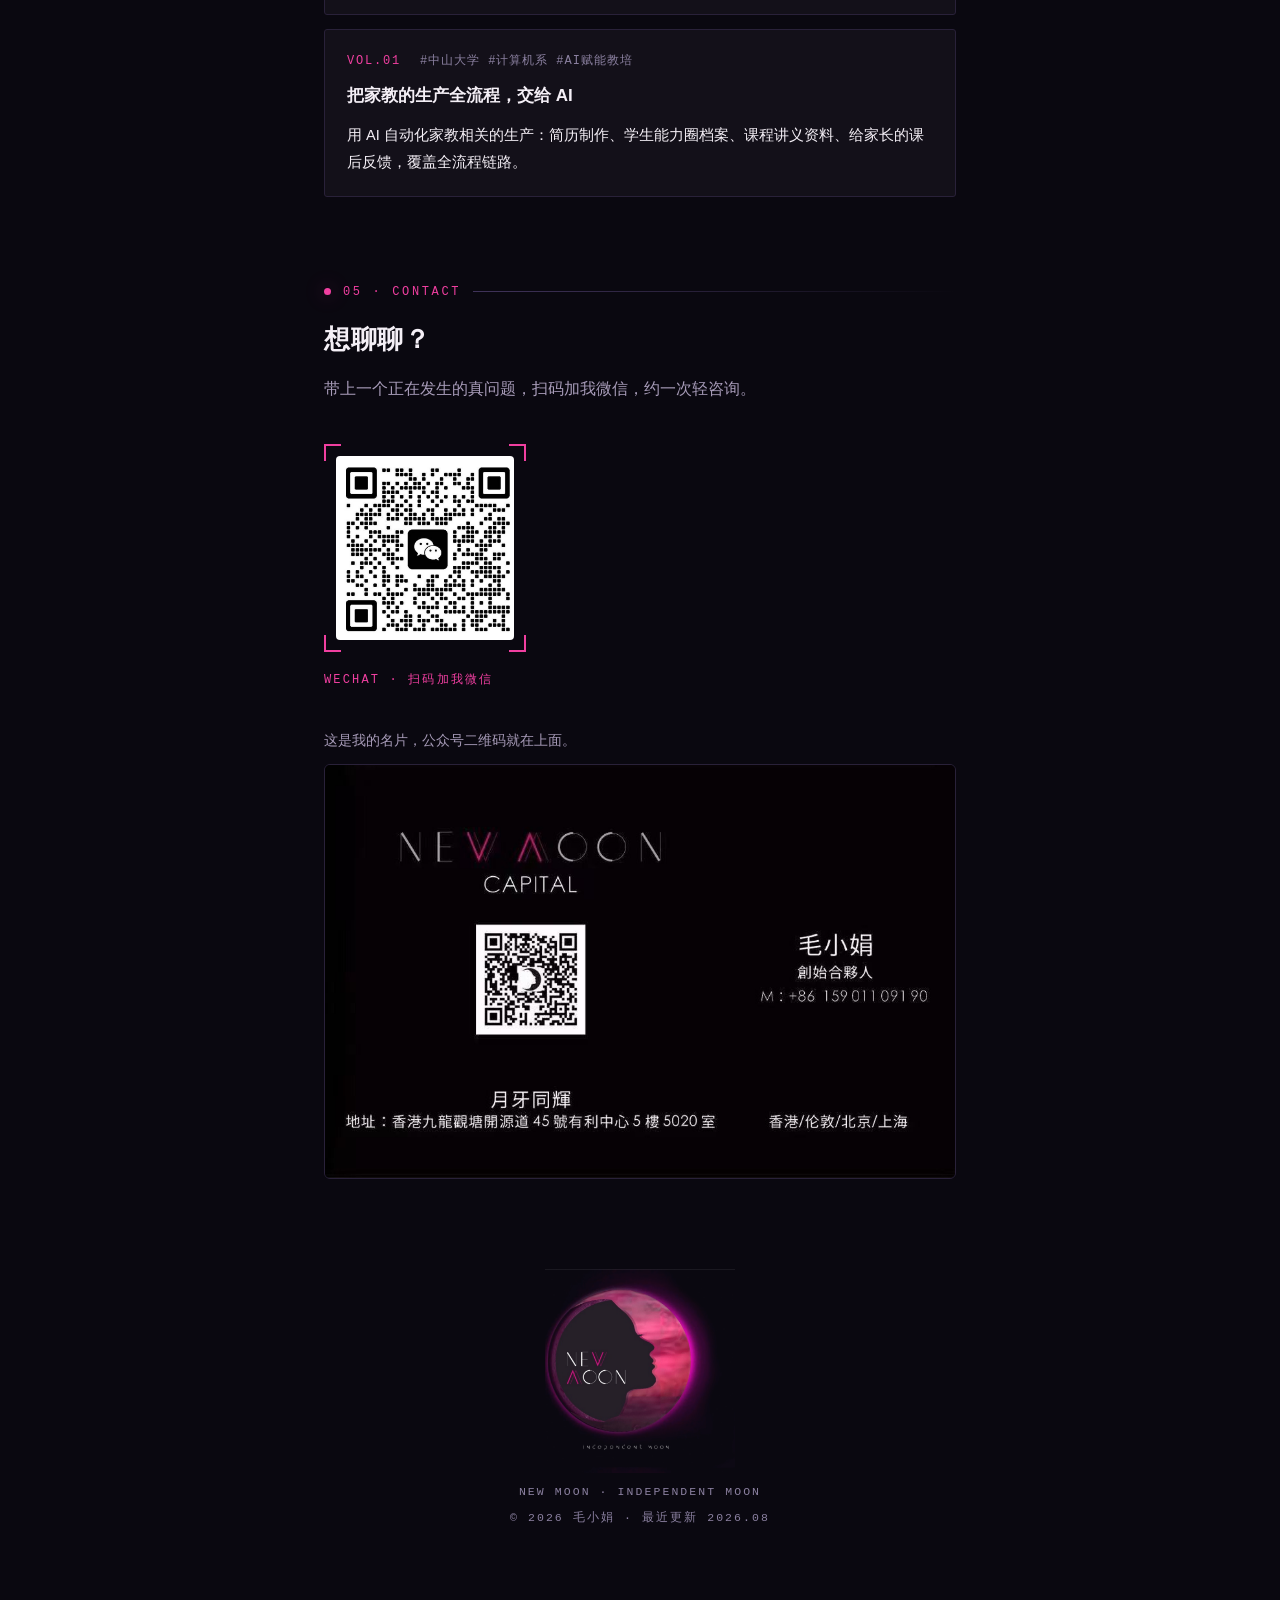
==== commit 4aa13e8e: "填入 VOL.01/02 真实案例:标签+标题+描述轻格式 Co-Authored-By: Claude Fable 5 <noreply@anthropic.com>" ====
--- a/index.html
+++ b/index.html
@@ -283,6 +283,8 @@
     color: var(--pink);
     margin-bottom: 8px;
   }
+  .case .meta .tags { color: var(--dim); letter-spacing: 0.08em; margin-left: 10px; }
+  .case .desc { margin: 0; font-size: 14.5px; }
   .case h3 { font-size: 17px; font-weight: 700; margin: 0 0 10px; }
   .case .field { font-size: 12.5px; color: var(--dim); letter-spacing: 0.06em; margin: 10px 0 2px; }
   .case .field + p { font-size: 14.5px; color: var(--ink); margin: 0; }
@@ -502,16 +504,11 @@
 
       <!-- ═══════ 案例卡片模板:新增案例时复制下面注释里的整段,
            贴到这行注释之后(最新在前),填入内容,数据带里的期数同步 +1。
-           把某张占位卡(含单行的 VOL.01/02)换成真实案例时,也是整卡替换成这个结构 ═══════
+           .tags 里放对方的匿名身份标签(#背景 #领域),不写真名 ═══════
       <article class="case">
-        <div class="meta">VOL.04 / 20XX.XX</div>
-        <h3>对方是谁(匿名) · 这次聊的主题</h3>
-        <div class="field">来的问题</div>
-        <p>……</p>
-        <div class="field">聊了什么</div>
-        <p>……</p>
-        <div class="field">之后</div>
-        <p>……</p>
+        <div class="meta">VOL.04 <span class="tags">#对方的背景 #领域</span></div>
+        <h3>这次聊的主题(一句话)</h3>
+        <p class="desc">项目或问题的描述,两三行以内。</p>
       </article>
       ═══════════════════════════════════════════════════════ -->
 
@@ -523,14 +520,16 @@
         <div class="ghost g3"></div>
       </article>
 
-      <article class="case pending row">
-        <div class="meta">VOL.02</div>
-        <h3>记录整理中</h3>
+      <article class="case">
+        <div class="meta">VOL.02 <span class="tags">#腾讯游戏开发</span></div>
+        <h3>随手一发，就进知识库</h3>
+        <p class="desc">从微信发出文字、语音、视频，自动存进个人知识库——解决「随时随地、随手记录」这件事。</p>
       </article>
 
-      <article class="case pending row">
-        <div class="meta">VOL.01</div>
-        <h3>记录整理中</h3>
+      <article class="case">
+        <div class="meta">VOL.01 <span class="tags">#中山大学 #计算机系 #AI赋能教培</span></div>
+        <h3>把家教的生产全流程，交给 AI</h3>
+        <p class="desc">用 AI 自动化家教相关的生产：简历制作、学生能力圈档案、课程讲义资料、给家长的课后反馈，覆盖全流程链路。</p>
       </article>
 
     </div>
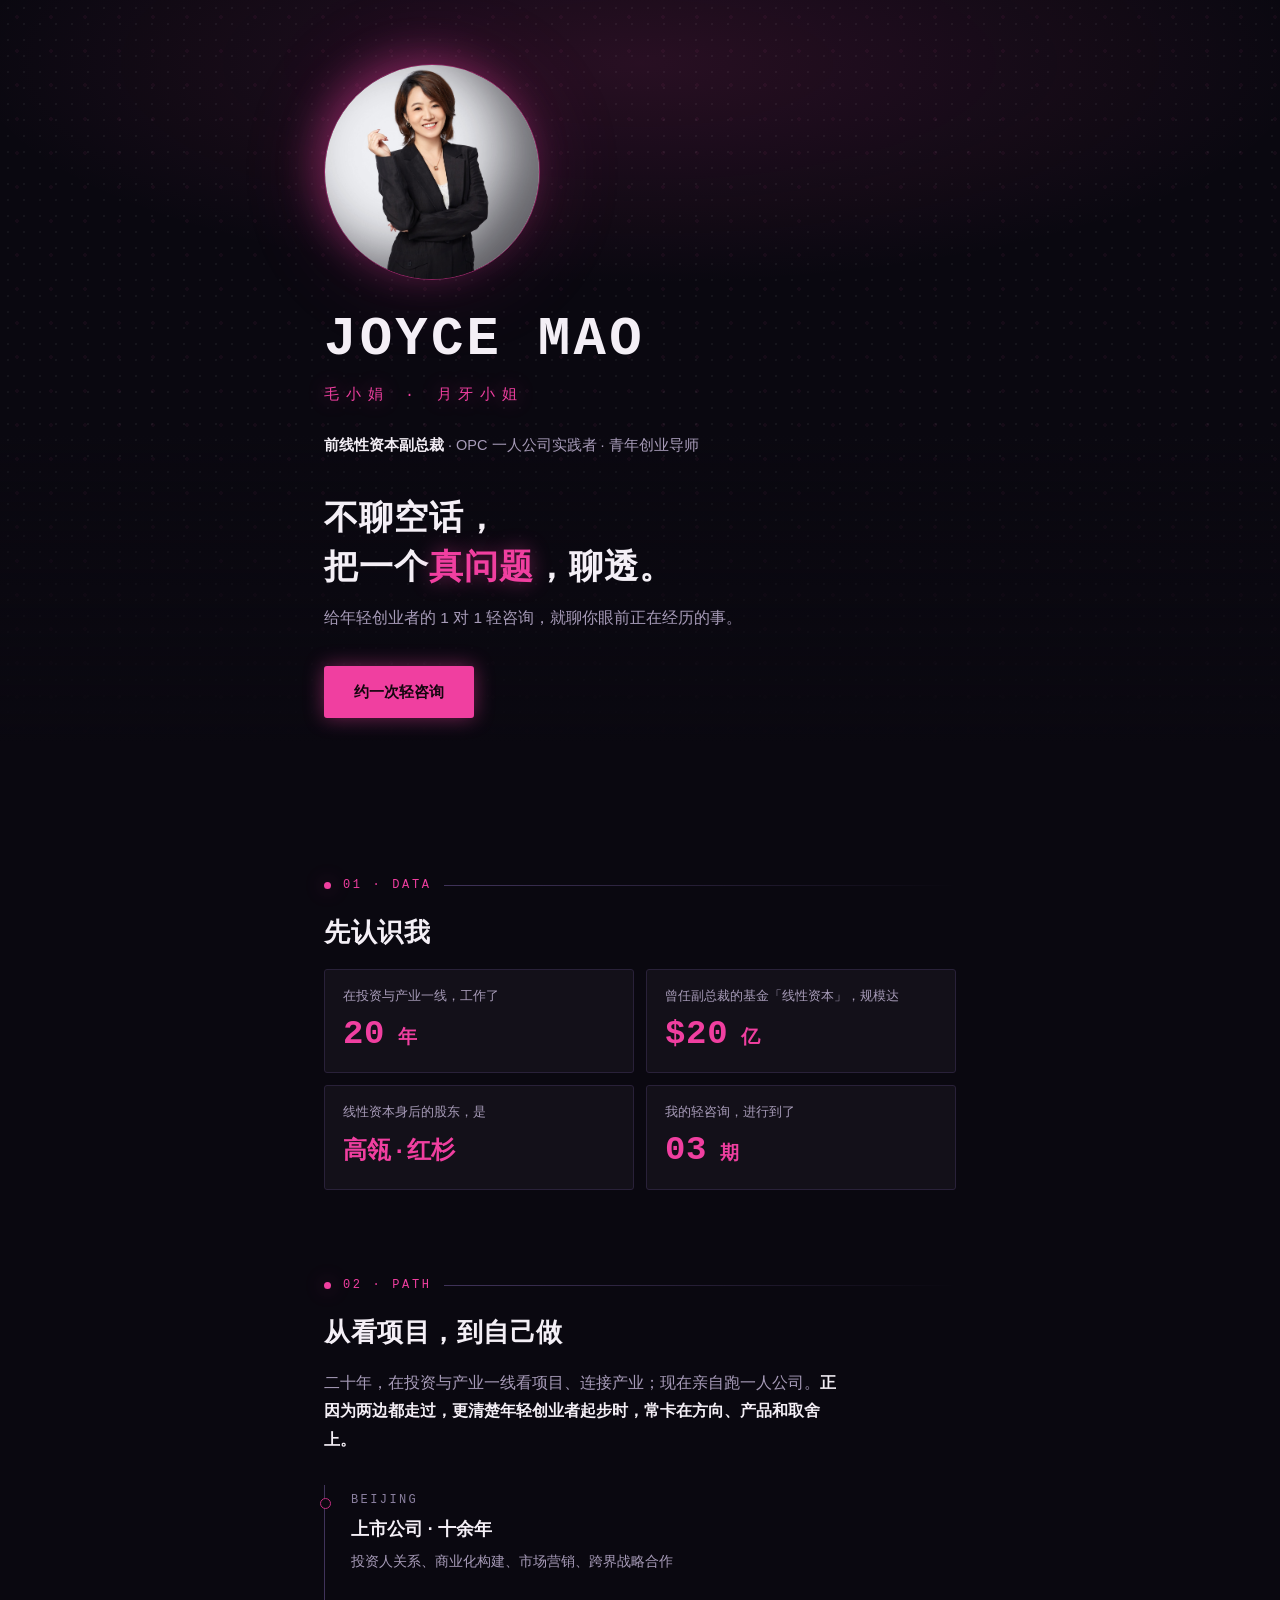
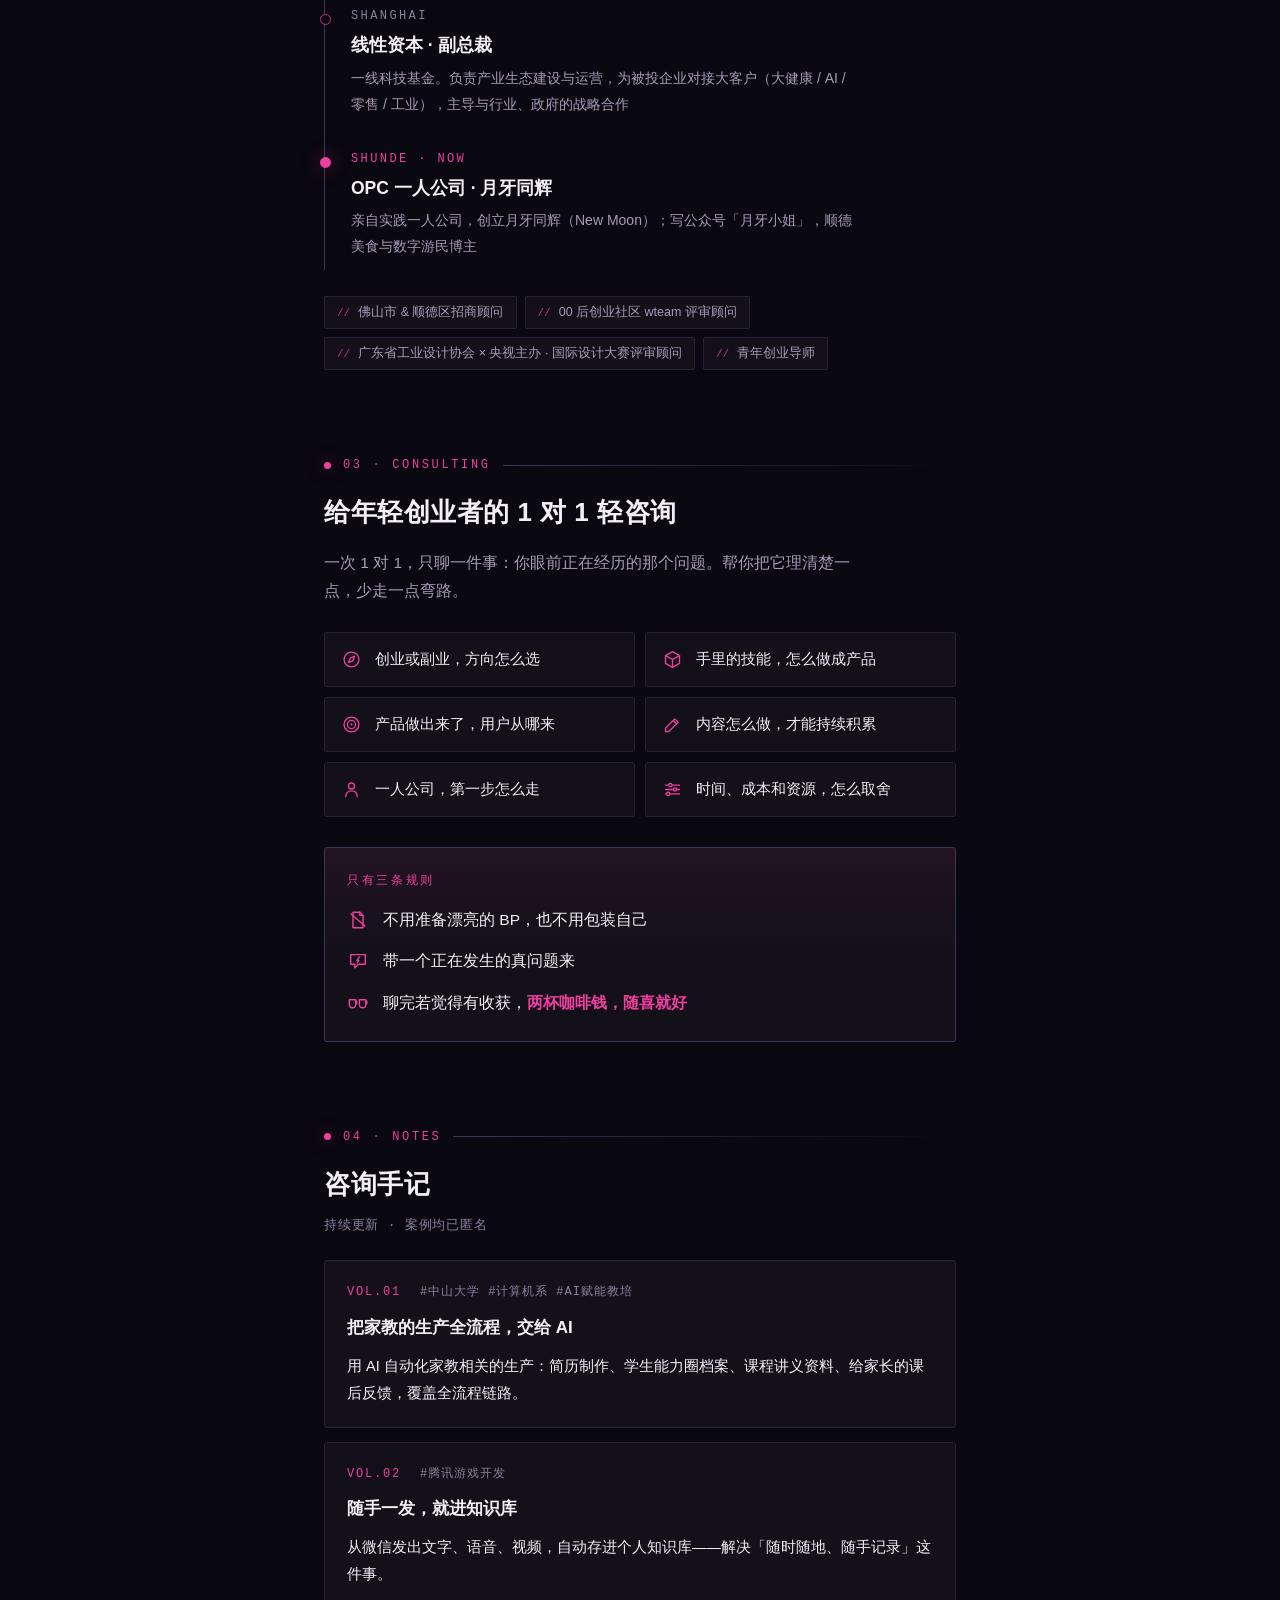
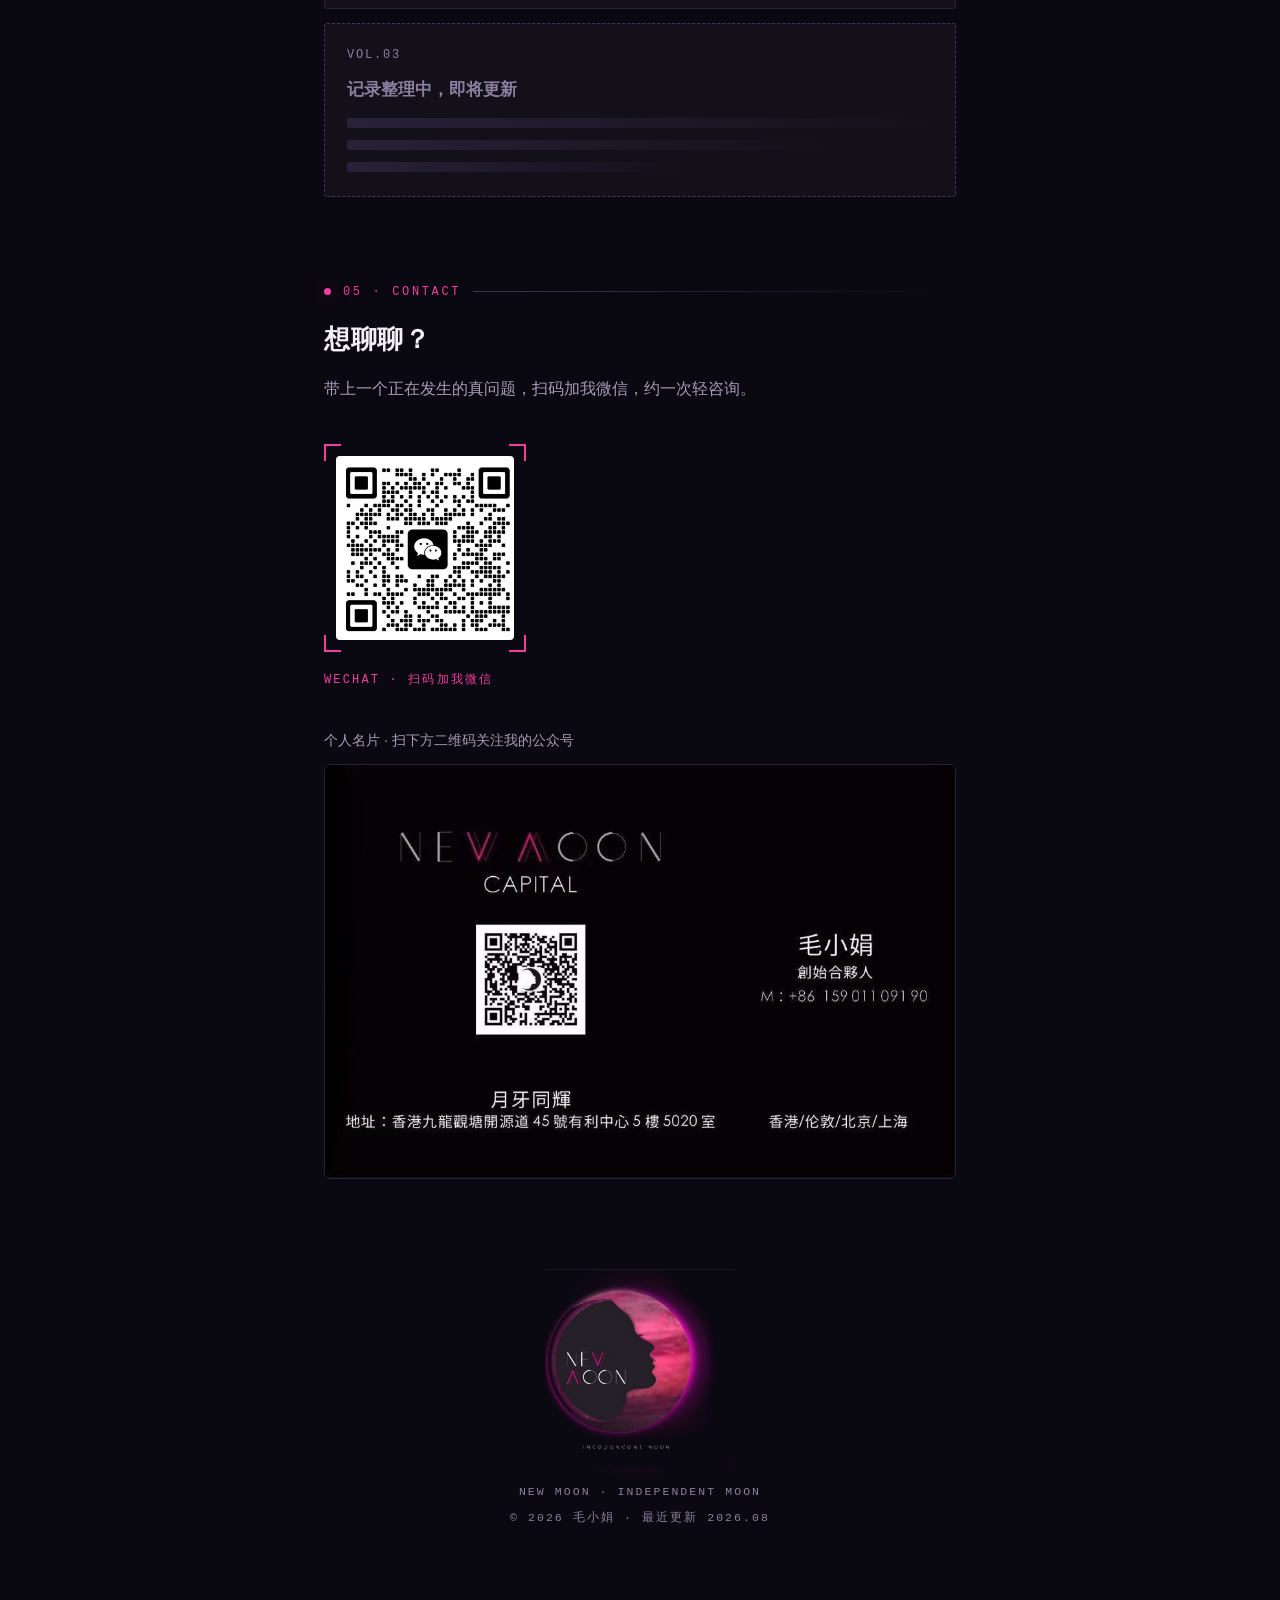
==== commit 17c4cbc7: "手记改时间正序;名片文案改为「个人名片·扫下方二维码关注我的公众号」 Co-Authored-By: Claude Fable 5 <noreply@anthropic.com>" ====
--- a/index.html
+++ b/index.html
@@ -498,12 +498,13 @@
   <div class="wrap">
     <p class="eyebrow">04 · NOTES</p>
     <h2>咨询手记</h2>
-    <p class="note-meta-line">持续更新 · 最新在前 · 案例均已匿名</p>
+    <p class="note-meta-line">持续更新 · 案例均已匿名</p>
 
     <div class="cases">
 
       <!-- ═══════ 案例卡片模板:新增案例时复制下面注释里的整段,
-           贴到这行注释之后(最新在前),填入内容,数据带里的期数同步 +1。
+           贴到案例列表的最末尾(按时间正序,最新的在最下面),
+           填入内容,数据带里的期数同步 +1。
            .tags 里放对方的匿名身份标签(#背景 #领域),不写真名 ═══════
       <article class="case">
         <div class="meta">VOL.04 <span class="tags">#对方的背景 #领域</span></div>
@@ -512,6 +513,18 @@
       </article>
       ═══════════════════════════════════════════════════════ -->
 
+      <article class="case">
+        <div class="meta">VOL.01 <span class="tags">#中山大学 #计算机系 #AI赋能教培</span></div>
+        <h3>把家教的生产全流程，交给 AI</h3>
+        <p class="desc">用 AI 自动化家教相关的生产：简历制作、学生能力圈档案、课程讲义资料、给家长的课后反馈，覆盖全流程链路。</p>
+      </article>
+
+      <article class="case">
+        <div class="meta">VOL.02 <span class="tags">#腾讯游戏开发</span></div>
+        <h3>随手一发，就进知识库</h3>
+        <p class="desc">从微信发出文字、语音、视频，自动存进个人知识库——解决「随时随地、随手记录」这件事。</p>
+      </article>
+
       <article class="case pending">
         <div class="meta">VOL.03</div>
         <h3>记录整理中，即将更新</h3>
@@ -520,18 +533,6 @@
         <div class="ghost g3"></div>
       </article>
 
-      <article class="case">
-        <div class="meta">VOL.02 <span class="tags">#腾讯游戏开发</span></div>
-        <h3>随手一发，就进知识库</h3>
-        <p class="desc">从微信发出文字、语音、视频，自动存进个人知识库——解决「随时随地、随手记录」这件事。</p>
-      </article>
-
-      <article class="case">
-        <div class="meta">VOL.01 <span class="tags">#中山大学 #计算机系 #AI赋能教培</span></div>
-        <h3>把家教的生产全流程，交给 AI</h3>
-        <p class="desc">用 AI 自动化家教相关的生产：简历制作、学生能力圈档案、课程讲义资料、给家长的课后反馈，覆盖全流程链路。</p>
-      </article>
-
     </div>
   </div>
 </section>
@@ -547,7 +548,7 @@
     <p class="scan-cap">WECHAT · 扫码加我微信</p>
 
     <!-- 名片(信息面,含公众号二维码):更换时替换 assets/card.jpg -->
-    <p class="lede" style="font-size: 14px; margin-bottom: 0;">这是我的名片，公众号二维码就在上面。</p>
+    <p class="lede" style="font-size: 14px; margin-bottom: 0;">个人名片 · 扫下方二维码关注我的公众号</p>
     <img class="card-img" src="assets/card.jpg" alt="月牙同辉 New Moon Capital 名片，含公众号二维码" width="973" height="639">
   </div>
 </section>
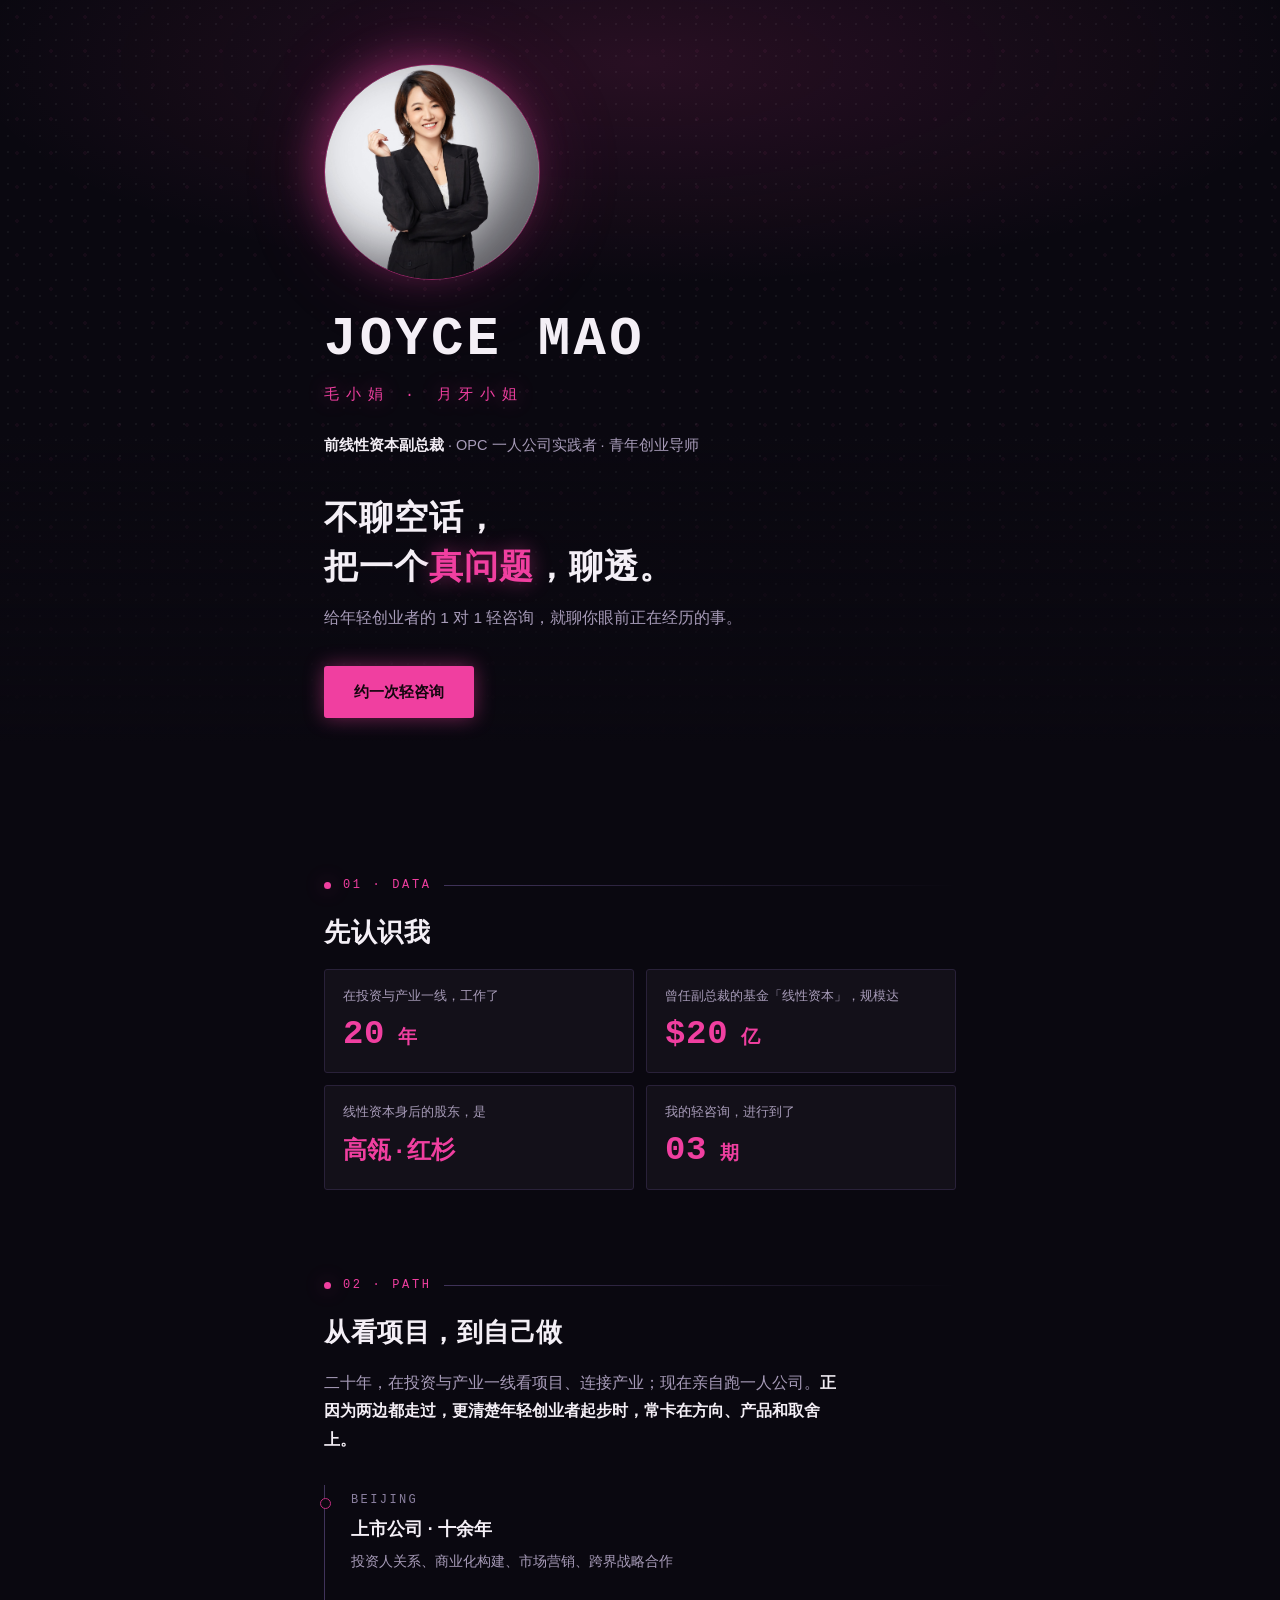
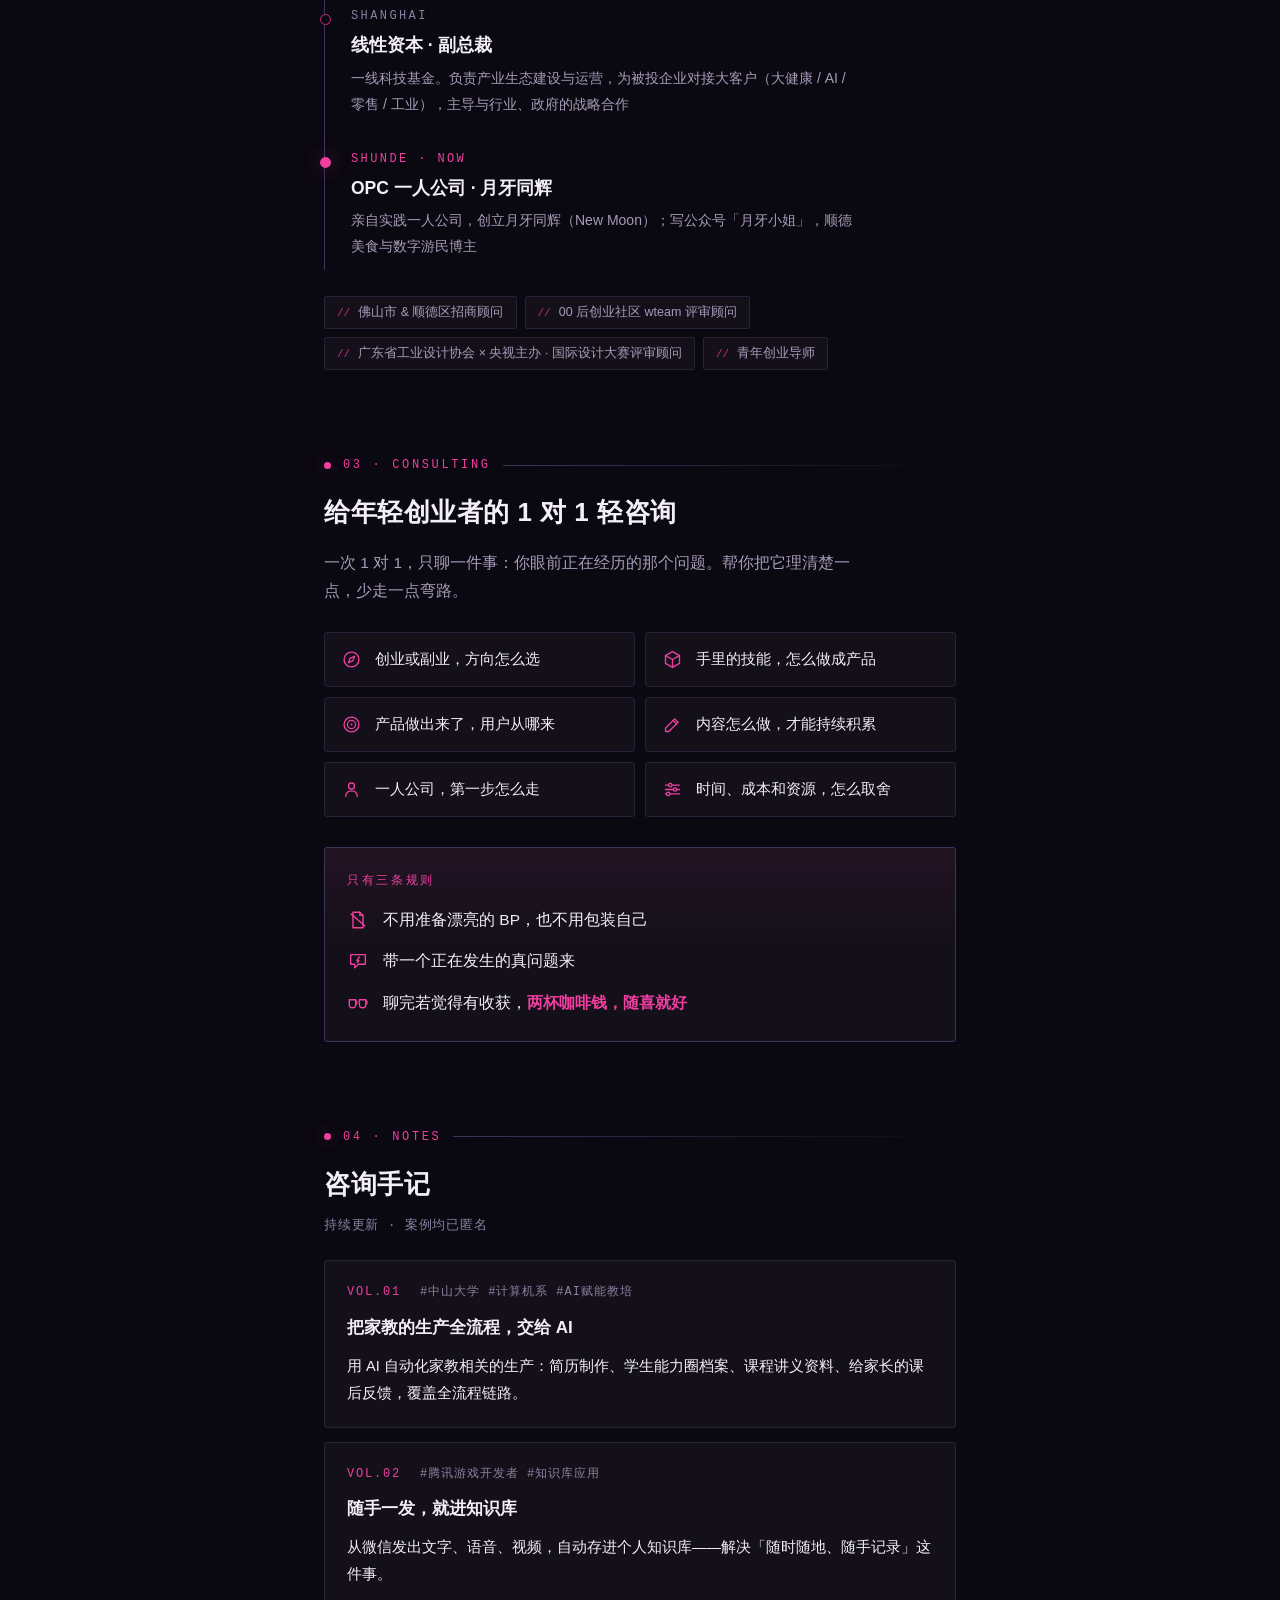
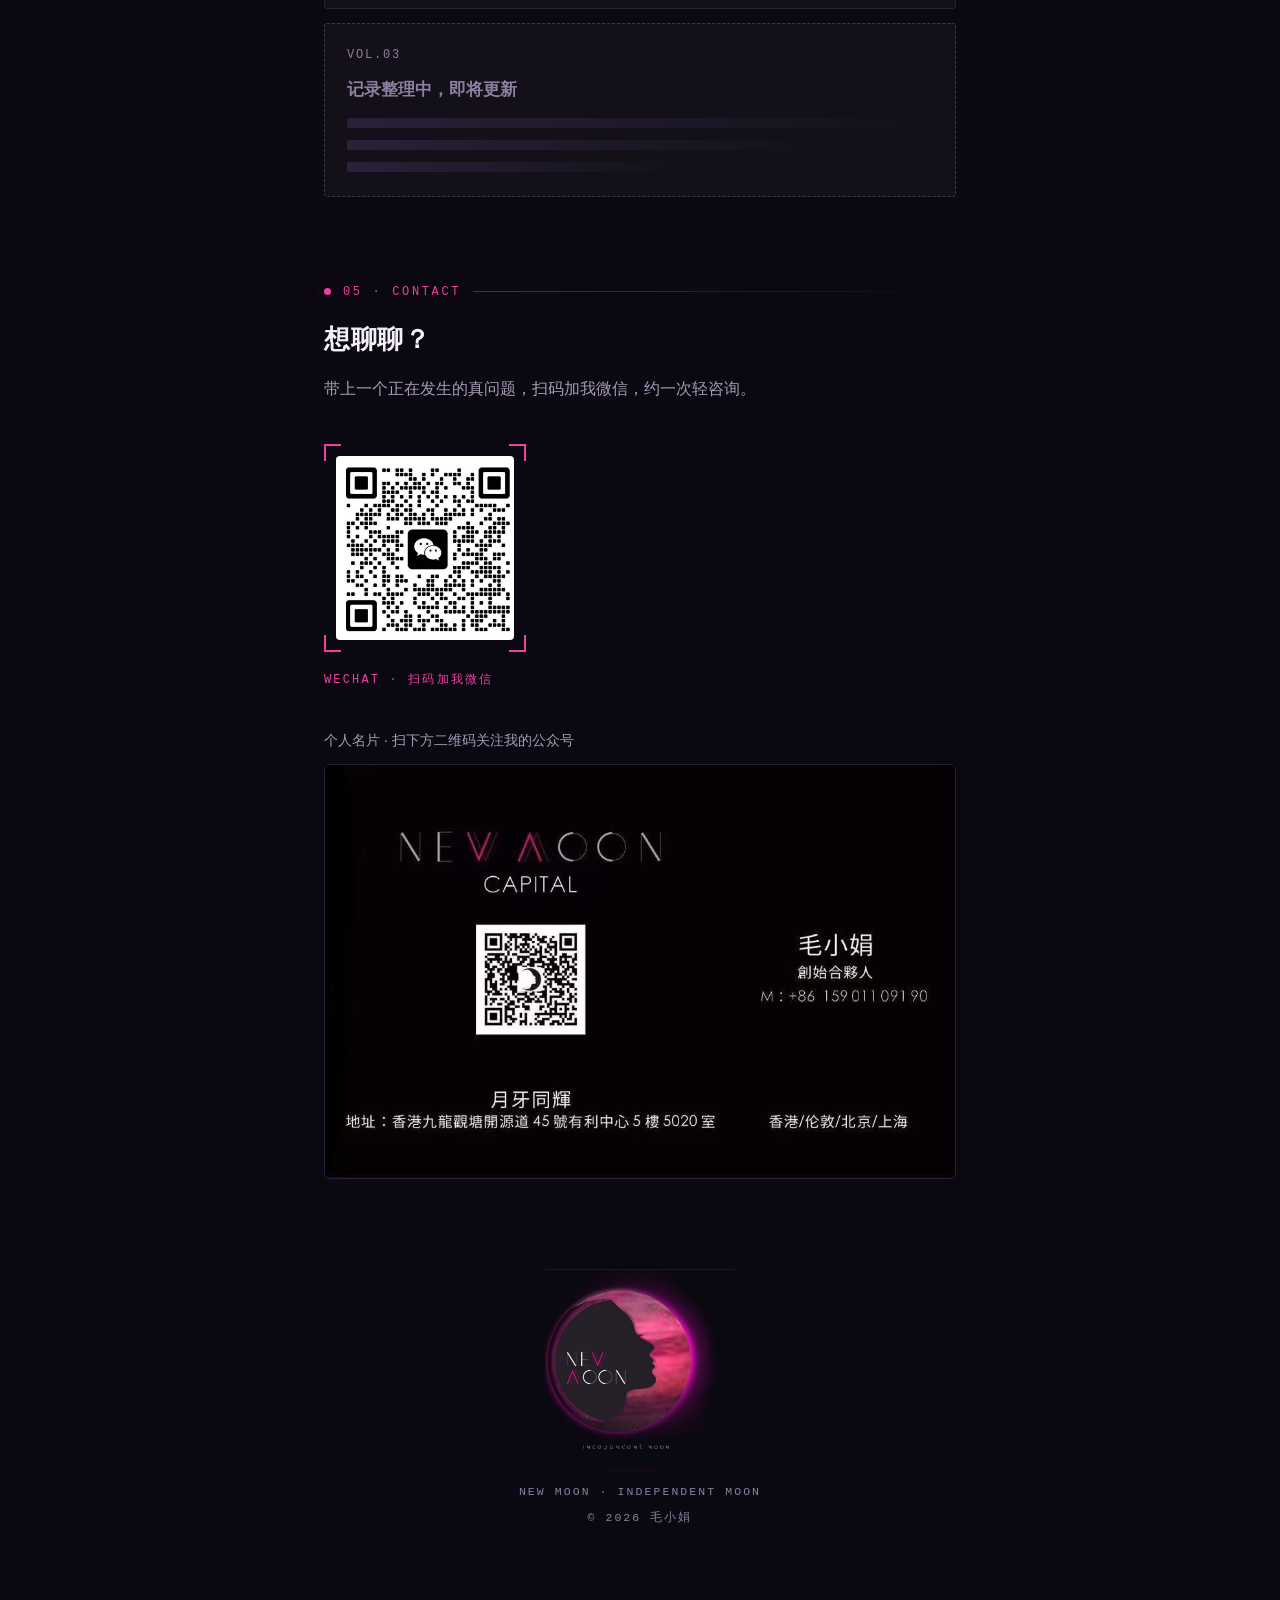
==== commit 317e74fa: "favicon 换 logo 圆形裁切;页脚删更新月份;VOL.02 标签改为开发者+知识库应用 Co-Authored-By: Claude Fable 5 <noreply@anthropic.c" ====
--- a/index.html
+++ b/index.html
@@ -9,7 +9,7 @@
 <meta property="og:description" content="不聊空话，就聊你眼前正在经历的事。给年轻创业者的 1 对 1 轻咨询。">
 <meta property="og:url" content="https://artemislin.github.io/joyce-intro/">
 <meta property="og:image" content="https://artemislin.github.io/joyce-intro/assets/photo.jpg">
-<link rel="icon" href="data:image/svg+xml,<svg xmlns='http://www.w3.org/2000/svg' viewBox='0 0 100 100'><text y='0.9em' font-size='90'>🌙</text></svg>">
+<link rel="icon" type="image/png" href="assets/favicon.png">
 
 <!-- ═══════════════════════════════════════════════════════
      维护说明(给接手的人):详见仓库里的 README.md
@@ -520,7 +520,7 @@
       </article>
 
       <article class="case">
-        <div class="meta">VOL.02 <span class="tags">#腾讯游戏开发</span></div>
+        <div class="meta">VOL.02 <span class="tags">#腾讯游戏开发者 #知识库应用</span></div>
         <h3>随手一发，就进知识库</h3>
         <p class="desc">从微信发出文字、语音、视频，自动存进个人知识库——解决「随时随地、随手记录」这件事。</p>
       </article>
@@ -555,7 +555,7 @@
 
 <footer>
   <img class="brand" src="assets/logo.jpg" alt="New Moon · independent moon" width="680" height="730">
-  <p class="fine">NEW MOON · INDEPENDENT MOON<br>© 2026 毛小娟 · 最近更新 2026.08</p>
+  <p class="fine">NEW MOON · INDEPENDENT MOON<br>© 2026 毛小娟</p>
 </footer>
 
 </body>
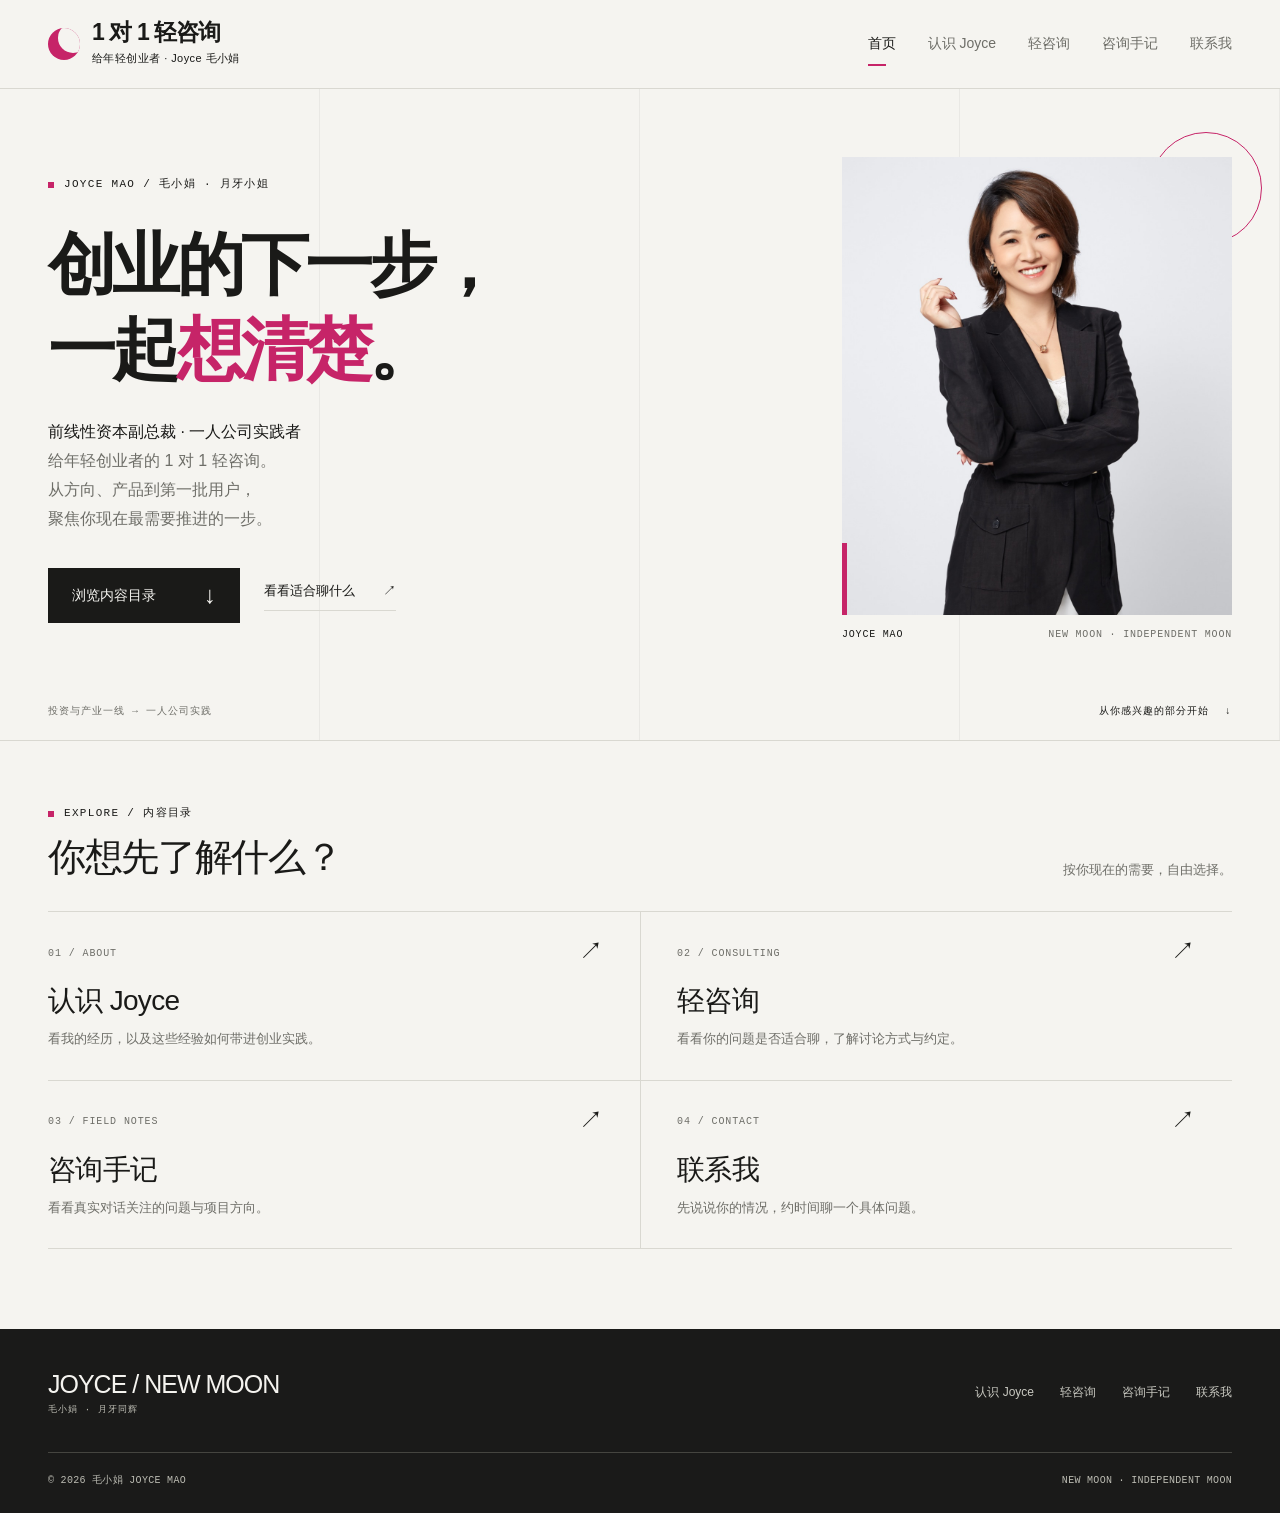
==== commit 80d5e254: "发布 Joyce 轻咨询分类首页与最新文案 Updated the title and meta descriptions for better clarity and SEO. Removed ma" ====
--- a/index.html
+++ b/index.html
@@ -3,560 +3,68 @@
 <head>
 <meta charset="utf-8">
 <meta name="viewport" content="width=device-width, initial-scale=1">
-<title>毛小娟 Joyce</title>
-<meta name="description" content="我是毛小娟（Joyce），前线性资本副总裁。给年轻创业者的 1 对 1 轻咨询：不聊空话，把一个真问题聊透。">
-<meta property="og:title" content="毛小娟 Joyce · 轻咨询">
-<meta property="og:description" content="不聊空话，就聊你眼前正在经历的事。给年轻创业者的 1 对 1 轻咨询。">
-<meta property="og:url" content="https://artemislin.github.io/joyce-intro/">
-<meta property="og:image" content="https://artemislin.github.io/joyce-intro/assets/photo.jpg">
+<title>毛小娟 Joyce · 月牙小姐</title>
+<meta name="description" content="毛小娟 Joyce，前线性资本副总裁、一人公司实践者。给年轻创业者的 1 对 1 轻咨询：一起梳理方向、产品与用户问题，想清楚值得先试的一步。">
+<meta property="og:title" content="毛小娟 Joyce · 月牙小姐">
+<meta property="og:description" content="毛小娟 Joyce，前线性资本副总裁、一人公司实践者。给年轻创业者的 1 对 1 轻咨询：一起梳理方向、产品与用户问题，想清楚值得先试的一步。">
+<meta property="og:type" content="website">
+<meta property="og:url" content="https://joycemao2026.github.io/">
+<meta property="og:image" content="https://joycemao2026.github.io/assets/photo.jpg">
 <link rel="icon" type="image/png" href="assets/favicon.png">
-
-<!-- ═══════════════════════════════════════════════════════
-     维护说明(给接手的人):详见仓库里的 README.md
-     · 加新案例:搜「案例卡片模板」,复制注释里的整段,贴到案例列表最上方
-     · 换照片:替换 assets/photo.jpg;圆框取景不对时,微调 .moon img 的 object-position
-     · 填联系方式:搜「CONTACT-PLACEHOLDER」
-     ═══════════════════════════════════════════════════════ -->
-
-<style>
-  :root {
-    --bg: #0A0810;          /* 墨黑夜空,微偏紫 */
-    --panel: #131019;
-    --line: #292139;
-    --line-strong: #40335A;
-    --ink: #F4EFF6;
-    --muted: #A79BB8;
-    --dim: #8B80A0;
-    --pink: #F03FA0;        /* 取自 New Moon logo 的玫红辉光 */
-    --pink-dim: #C42E82;
-    --glow: 0 0 20px rgba(240, 63, 160, 0.45);
-    --sans: "PingFang SC", "HarmonyOS Sans SC", "MiSans", "Source Han Sans SC", "Microsoft YaHei", sans-serif;
-    --mono: ui-monospace, "SF Mono", "JetBrains Mono", "Roboto Mono", Menlo, Consolas, monospace;
-  }
-
-  * { box-sizing: border-box; }
-  html { scroll-behavior: smooth; }
-  body {
-    margin: 0;
-    background: var(--bg);
-    color: var(--ink);
-    font-family: var(--sans);
-    font-size: 15.5px;
-    line-height: 1.85;
-    -webkit-font-smoothing: antialiased;
-  }
-  .wrap { max-width: 680px; margin: 0 auto; padding: 0 24px; }
-  p { margin: 0 0 14px; }
-  a { color: var(--pink); }
-
-  /* ── 章节眉:电路节点 + 等宽字标签 + 走线 ── */
-  section { padding-top: 84px; }
-  .eyebrow {
-    display: flex;
-    align-items: center;
-    gap: 12px;
-    font-family: var(--mono);
-    font-size: 12px;
-    letter-spacing: 0.22em;
-    color: var(--pink);
-    margin: 0 0 18px;
-  }
-  .eyebrow::before {
-    content: "";
-    width: 7px; height: 7px;
-    background: var(--pink);
-    border-radius: 50%;
-    box-shadow: var(--glow);
-    flex: none;
-  }
-  .eyebrow::after {
-    content: "";
-    flex: 1;
-    height: 1px;
-    background: linear-gradient(90deg, var(--line-strong), transparent);
-  }
-  h2 {
-    font-size: 26px;
-    font-weight: 700;
-    line-height: 1.4;
-    letter-spacing: 0.02em;
-    margin: 0 0 18px;
-    text-wrap: balance;
-  }
-
-  /* ── 开屏 ── */
-  .hero {
-    padding-top: 64px;
-    padding-bottom: 72px;
-    background:
-      linear-gradient(180deg, rgba(10, 8, 16, 0) 55%, #0A0810 94%),
-      radial-gradient(ellipse 75% 40% at 50% 8%, rgba(240, 63, 160, 0.13), transparent 70%),
-      radial-gradient(rgba(240, 63, 160, 0.05) 1.6px, transparent 2px),
-      radial-gradient(rgba(244, 239, 246, 0.05) 1px, transparent 1.4px);
-    background-size: auto, auto, 34px 34px, 16px 16px;
-  }
-  /* 月相框:盈月光影——外辉光偏左上受光侧,内阴影把满月压成月牙 */
-  .moon {
-    position: relative;
-    width: 216px; height: 216px;
-    border-radius: 50%;
-    overflow: hidden;
-    border: 1px solid rgba(240, 63, 160, 0.55);
-    box-shadow: -10px -8px 36px rgba(240, 63, 160, 0.36), 0 0 90px rgba(240, 63, 160, 0.15);
-    margin: 0 0 30px;
-  }
-  /* 换照片后取景不对时,只调下面的 object-position 第二个值(越小越靠头顶) */
-  .moon img {
-    width: 100%; height: 100%;
-    object-fit: cover;
-    object-position: 50% 15%;
-    display: block;
-  }
-  .moon::after {
-    content: "";
-    position: absolute;
-    inset: 0;
-    border-radius: 50%;
-    box-shadow: inset -32px -20px 54px rgba(10, 8, 16, 0.58);
-    pointer-events: none;
-  }
-  h1 {
-    font-family: var(--mono);
-    font-size: clamp(34px, 10vw, 54px);
-    font-weight: 700;
-    letter-spacing: 0.06em;
-    line-height: 1.12;
-    margin: 0 0 12px;
-  }
-  .subname {
-    font-family: var(--mono);
-    font-size: 15px;
-    letter-spacing: 0.45em;
-    color: var(--pink);
-    text-shadow: var(--glow);
-    margin: 0 0 22px;
-  }
-  .identity { color: var(--muted); font-size: 14.5px; margin: 0 0 34px; }
-  .identity b { color: var(--ink); font-weight: 600; }
-  .thesis {
-    font-size: clamp(26px, 7vw, 34px);
-    font-weight: 700;
-    line-height: 1.45;
-    letter-spacing: 0.03em;
-    margin: 0 0 12px;
-    text-wrap: balance;
-  }
-  .thesis em { font-style: normal; color: var(--pink); text-shadow: var(--glow); }
-  .thesis-sub { color: var(--muted); margin: 0 0 34px; }
-  .btn {
-    display: inline-block;
-    font-size: 15px;
-    font-weight: 600;
-    color: #14060E;
-    background: var(--pink);
-    text-decoration: none;
-    padding: 12px 30px;
-    border-radius: 3px;
-    box-shadow: var(--glow);
-  }
-  .btn:active { transform: translateY(1px); }
-  .btn:focus-visible, a:focus-visible { outline: 2px solid var(--ink); outline-offset: 3px; }
-
-  /* ── 数据带 ── */
-  .stats {
-    display: grid;
-    grid-template-columns: repeat(2, minmax(0, 1fr));
-    gap: 12px;
-  }
-  .stat {
-    display: flex;
-    flex-direction: column;
-    background: var(--panel);
-    border: 1px solid var(--line);
-    border-radius: 3px;
-    padding: 16px 18px 18px;
-  }
-  .stat .num {
-    font-family: var(--mono);
-    font-size: clamp(26px, 7vw, 34px);
-    font-weight: 700;
-    color: var(--pink);
-    line-height: 1.2;
-    letter-spacing: 0.02em;
-  }
-  .stat .num small { font-size: 0.55em; letter-spacing: 0.1em; }
-  .stat .num--txt { font-size: clamp(17px, 5vw, 24px); line-height: 1.35; padding-bottom: 3px; }
-  /* lbl 撑满剩余空间,让同一行两张卡的数字底部对齐(标签行数不同也不飘) */
-  .stat .lbl { font-size: 12.5px; color: var(--muted); margin-bottom: 8px; line-height: 1.6; flex: 1; }
-
-  /* ── 履历时间线 ── */
-  .lede { color: var(--muted); max-width: 34em; }
-  .lede b { color: var(--ink); font-weight: 600; }
-  .tl { margin: 30px 0 0; padding: 4px 0 4px 26px; border-left: 1px solid var(--line-strong); }
-  .stop { position: relative; padding-bottom: 30px; }
-  .stop:last-child { padding-bottom: 6px; }
-  .stop::before {
-    content: "";
-    position: absolute;
-    left: -31px; top: 9px;
-    width: 9px; height: 9px;
-    border-radius: 50%;
-    background: var(--bg);
-    border: 1.5px solid var(--pink-dim);
-  }
-  .stop.now::before { background: var(--pink); border-color: var(--pink); box-shadow: var(--glow); }
-  .stop .where {
-    font-family: var(--mono);
-    font-size: 12px;
-    letter-spacing: 0.2em;
-    color: var(--dim);
-    margin-bottom: 2px;
-  }
-  .stop.now .where { color: var(--pink); }
-  .stop h3 { font-size: 17.5px; font-weight: 700; margin: 0 0 4px; }
-  .stop p { font-size: 14px; color: var(--muted); margin: 0; max-width: 36em; }
-  .chips { display: flex; flex-wrap: wrap; gap: 8px; margin-top: 26px; }
-  .chip {
-    font-size: 12.5px;
-    color: var(--muted);
-    border: 1px solid var(--line);
-    background: var(--panel);
-    border-radius: 2px;
-    padding: 4px 12px;
-  }
-  .chip::before {
-    content: "//";
-    font-family: var(--mono);
-    font-size: 11px;
-    color: var(--pink-dim);
-    margin-right: 8px;
-  }
-
-  /* ── 轻咨询 ── */
-  .topics {
-    display: grid;
-    grid-template-columns: repeat(auto-fit, minmax(240px, 1fr));
-    gap: 10px;
-    margin: 26px 0 30px;
-  }
-  .topic {
-    display: flex;
-    gap: 13px;
-    align-items: center;
-    background: var(--panel);
-    border: 1px solid var(--line);
-    border-radius: 3px;
-    padding: 13px 16px;
-    font-size: 14.5px;
-  }
-  .topic svg { width: 21px; height: 21px; color: var(--pink); flex: none; }
-  .rules {
-    border: 1px solid var(--line-strong);
-    border-radius: 3px;
-    background: linear-gradient(180deg, rgba(240, 63, 160, 0.07), transparent 55%), var(--panel);
-    padding: 22px 22px 10px;
-  }
-  .rules .rt {
-    font-family: var(--mono);
-    font-size: 12px;
-    letter-spacing: 0.22em;
-    color: var(--pink);
-    margin: 0 0 14px;
-  }
-  .rule { display: flex; gap: 14px; align-items: flex-start; margin-bottom: 13px; }
-  .rule svg { width: 22px; height: 22px; color: var(--pink); flex: none; margin-top: 3px; }
-  .rule em { font-style: normal; color: var(--pink); font-weight: 600; }
-
-  /* ── 咨询手记 ── */
-  .note-meta-line { font-size: 13px; color: var(--dim); font-family: var(--mono); letter-spacing: 0.06em; margin: -6px 0 22px; }
-  .cases { display: flex; flex-direction: column; gap: 14px; }
-  .case {
-    background: var(--panel);
-    border: 1px solid var(--line);
-    border-radius: 3px;
-    padding: 20px 22px;
-  }
-  .case .meta {
-    font-family: var(--mono);
-    font-size: 12px;
-    letter-spacing: 0.15em;
-    color: var(--pink);
-    margin-bottom: 8px;
-  }
-  .case .meta .tags { color: var(--dim); letter-spacing: 0.08em; margin-left: 10px; }
-  .case .desc { margin: 0; font-size: 14.5px; }
-  .case h3 { font-size: 17px; font-weight: 700; margin: 0 0 10px; }
-  .case .field { font-size: 12.5px; color: var(--dim); letter-spacing: 0.06em; margin: 10px 0 2px; }
-  .case .field + p { font-size: 14.5px; color: var(--ink); margin: 0; }
-  /* 占位卡:案例还没写时的样子,填入真实内容后换成完整卡片(去掉 pending/row 类和幽灵条) */
-  .case.pending { border-style: dashed; border-color: var(--line-strong); }
-  .case.pending .meta { color: var(--dim); }
-  .case.pending h3 { color: var(--dim); font-weight: 600; }
-  .case.row { display: flex; align-items: baseline; gap: 16px; padding: 13px 22px; }
-  .case.row .meta { margin: 0; flex: none; }
-  .case.row h3 { margin: 0; font-size: 14px; }
-  .ghost { height: 10px; border-radius: 2px; background: linear-gradient(90deg, var(--line), transparent); margin: 12px 0; }
-  .ghost.g2 { width: 82%; }
-  .ghost.g3 { width: 58%; margin-bottom: 4px; }
-
-  /* ── 联系:扫码取景框 ── */
-  .scan {
-    position: relative;
-    display: inline-block;
-    padding: 12px;
-    margin: 26px 0 0;
-  }
-  .scan img {
-    display: block;
-    width: 178px;
-    height: auto;
-    background: #FFFFFF;
-    border-radius: 4px;
-  }
-  .scan::before, .scan::after, .scan .c::before, .scan .c::after {
-    content: "";
-    position: absolute;
-    width: 15px;
-    height: 15px;
-  }
-  .scan::before { top: 0; left: 0; border-top: 2px solid var(--pink); border-left: 2px solid var(--pink); }
-  .scan::after { bottom: 0; right: 0; border-bottom: 2px solid var(--pink); border-right: 2px solid var(--pink); }
-  .scan .c::before { top: 0; right: 0; border-top: 2px solid var(--pink); border-right: 2px solid var(--pink); }
-  .scan .c::after { bottom: 0; left: 0; border-bottom: 2px solid var(--pink); border-left: 2px solid var(--pink); }
-  .scan-cap {
-    font-family: var(--mono);
-    font-size: 12px;
-    letter-spacing: 0.18em;
-    color: var(--pink);
-    margin: 8px 0 36px;
-  }
-  .card-img {
-    display: block;
-    width: 100%;
-    height: auto;
-    border-radius: 6px;
-    border: 1px solid var(--line);
-    margin: 10px 0 0;
-  }
-
-  /* ── 页脚 ── */
-  footer { padding: 90px 0 56px; text-align: center; }
-  footer .brand { width: 190px; height: auto; mix-blend-mode: screen; display: block; margin: 0 auto 6px; }
-  footer .fine {
-    font-family: var(--mono);
-    font-size: 11.5px;
-    letter-spacing: 0.18em;
-    color: var(--dim);
-    line-height: 2.2;
-  }
-
-  /* ── 动效:只做开屏一组,尊重系统减动效设置 ── */
-  @media (prefers-reduced-motion: no-preference) {
-    .hero .moon, .hero h1, .hero .subname, .hero .identity, .hero .thesis, .hero .thesis-sub, .hero .btn {
-      animation: rise 0.7s cubic-bezier(0.2, 0.7, 0.3, 1) both;
-    }
-    .hero h1 { animation-delay: 0.08s; }
-    .hero .subname { animation-delay: 0.16s; }
-    .hero .identity { animation-delay: 0.22s; }
-    .hero .thesis { animation-delay: 0.3s; }
-    .hero .thesis-sub { animation-delay: 0.36s; }
-    .hero .btn { animation-delay: 0.44s; }
-    @keyframes rise {
-      from { opacity: 0; transform: translateY(14px); }
-      to { opacity: 1; transform: none; }
-    }
-  }
-  @media (prefers-reduced-motion: reduce) {
-    html { scroll-behavior: auto; }
-  }
-</style>
+<link rel="stylesheet" href="assets/site.css">
+<script src="assets/site.js" defer></script>
+<noscript><style>@media(max-width:760px){.desktop-nav{display:flex;flex-wrap:wrap;gap:8px 18px}.desktop-nav a{font-size:12px;padding-block:4px}.menu-toggle{display:none}.header-inner{flex-wrap:wrap;padding-block:16px;gap:16px}}</style></noscript>
 </head>
-<body>
-
-<header class="hero">
-  <div class="wrap">
-    <div class="moon"><img src="assets/photo.jpg" alt="毛小娟" width="1066" height="1600"></div>
-    <h1>JOYCE MAO</h1>
-    <p class="subname">毛小娟 · 月牙小姐</p>
-    <p class="identity"><b>前线性资本副总裁</b> · OPC 一人公司实践者 · 青年创业导师</p>
-    <p class="thesis">不聊空话，<br>把一个<em>真问题</em>，聊透。</p>
-    <p class="thesis-sub">给年轻创业者的 1 对 1 轻咨询，就聊你眼前正在经历的事。</p>
-    <a class="btn" href="#contact">约一次轻咨询</a>
+<body data-page="home">
+<a class="skip-link" href="#main">跳到内容</a>
+<header class="site-header">
+  <div class="container header-inner">
+    <a class="brand brand--purpose" href="index.html" aria-label="给年轻创业者的 1 对 1 轻咨询 · Joyce 毛小娟 · 首页"><span class="moon-mark" aria-hidden="true"></span><span class="brand-name">1 对 1 轻咨询<span>给年轻创业者 · Joyce 毛小娟</span></span></a>
+    <nav class="desktop-nav" aria-label="主导航"><a href="index.html" aria-current="page">首页</a><a href="about.html">认识 Joyce</a><a href="consulting.html">轻咨询</a><a href="notes.html">咨询手记</a><a href="contact.html">联系我</a></nav>
+    <button class="menu-toggle" type="button" aria-expanded="false" aria-controls="mobile-menu" aria-label="打开导航菜单"><span class="menu-label">目录</span><span class="menu-bars" aria-hidden="true"><i></i><i></i></span></button>
   </div>
 </header>
-
-<section>
-  <div class="wrap">
-    <p class="eyebrow">01 · DATA</p>
-    <h2>先认识我</h2>
-    <div class="stats">
-      <div class="stat">
-        <div class="lbl">在投资与产业一线，工作了</div>
-        <div class="num">20<small> 年</small></div>
-      </div>
-      <div class="stat">
-        <div class="lbl">曾任副总裁的基金「线性资本」，规模达</div>
-        <div class="num">$20<small> 亿</small></div>
-      </div>
-      <div class="stat">
-        <div class="lbl">线性资本身后的股东，是</div>
-        <div class="num num--txt">高瓴·红杉</div>
-      </div>
-      <div class="stat">
-        <div class="lbl">我的轻咨询，进行到了</div>
-        <div class="num">03<small> 期</small></div>
+<div class="mobile-menu" id="mobile-menu" hidden>
+  <nav aria-label="移动端主导航"><a href="index.html" aria-current="page"><span aria-hidden="true">00</span>首页</a><a href="about.html"><span aria-hidden="true">01</span>认识 Joyce</a><a href="consulting.html"><span aria-hidden="true">02</span>轻咨询</a><a href="notes.html"><span aria-hidden="true">03</span>咨询手记</a><a href="contact.html"><span aria-hidden="true">04</span>联系我</a></nav>
+  <p>NEW MOON<br>INDEPENDENT MOON.</p>
+</div>
+<main id="main">
+<section class="home-hero" aria-labelledby="hero-title">
+  <div class="container hero-inner">
+    <div class="hero-copy">
+      <p class="eyebrow">JOYCE MAO / 毛小娟 · 月牙小姐</p>
+      <h1 id="hero-title">创业的下一步，<br>一起<em>想清楚</em>。</h1>
+      <p class="hero-intro"><strong>前线性资本副总裁 · 一人公司实践者</strong><br>给年轻创业者的 1 对 1 轻咨询。<br>从方向、产品到第一批用户，<br>聚焦你现在最需要推进的一步。</p>
+      <div class="hero-actions">
+        <a class="button" href="#explore">浏览内容目录 <span class="arrow" aria-hidden="true">↓</span></a>
+        <a class="text-link" href="consulting.html">看看适合聊什么 <span aria-hidden="true">↗</span></a>
       </div>
     </div>
+    <figure class="hero-photo">
+      <div class="photo-frame"><img src="assets/photo.jpg" alt="毛小娟 Joyce" width="1066" height="1600" fetchpriority="high"></div>
+      <figcaption class="photo-caption"><span>JOYCE MAO</span><span>NEW MOON · INDEPENDENT MOON</span></figcaption>
+    </figure>
+  </div>
+  <div class="container hero-foot"><span>投资与产业一线 → 一人公司实践</span><a href="#explore">从你感兴趣的部分开始 <span aria-hidden="true">↓</span></a></div>
+</section>
+<section class="container directory" id="explore" aria-labelledby="explore-title">
+  <div class="section-heading">
+    <div><p class="eyebrow">EXPLORE / 内容目录</p><h2 id="explore-title">你想先了解什么？</h2></div>
+    <p>按你现在的需要，自由选择。</p>
+  </div>
+  <div class="category-grid">
+    <a class="category" href="about.html"><div class="category-top"><span>01 / ABOUT</span><span class="arrow" aria-hidden="true">↗</span></div><h3>认识 Joyce</h3><p>看我的经历，以及这些经验如何带进创业实践。</p></a>
+    <a class="category" href="consulting.html"><div class="category-top"><span>02 / CONSULTING</span><span class="arrow" aria-hidden="true">↗</span></div><h3>轻咨询</h3><p>看看你的问题是否适合聊，了解讨论方式与约定。</p></a>
+    <a class="category" href="notes.html"><div class="category-top"><span>03 / FIELD NOTES</span><span class="arrow" aria-hidden="true">↗</span></div><h3>咨询手记</h3><p>看看真实对话关注的问题与项目方向。</p></a>
+    <a class="category" href="contact.html"><div class="category-top"><span>04 / CONTACT</span><span class="arrow" aria-hidden="true">↗</span></div><h3>联系我</h3><p>先说说你的情况，约时间聊一个具体问题。</p></a>
   </div>
 </section>
-
-<section>
-  <div class="wrap">
-    <p class="eyebrow">02 · PATH</p>
-    <h2>从看项目，到自己做</h2>
-    <p class="lede">二十年，在投资与产业一线看项目、连接产业；现在亲自跑一人公司。<b>正因为两边都走过，更清楚年轻创业者起步时，常卡在方向、产品和取舍上。</b></p>
-
-    <div class="tl">
-      <div class="stop">
-        <div class="where">BEIJING</div>
-        <h3>上市公司 · 十余年</h3>
-        <p>投资人关系、商业化构建、市场营销、跨界战略合作</p>
-      </div>
-      <div class="stop">
-        <div class="where">SHANGHAI</div>
-        <h3>线性资本 · 副总裁</h3>
-        <p>一线科技基金。负责产业生态建设与运营，为被投企业对接大客户（大健康 / AI / 零售 / 工业），主导与行业、政府的战略合作</p>
-      </div>
-      <div class="stop now">
-        <div class="where">SHUNDE · NOW</div>
-        <h3>OPC 一人公司 · 月牙同辉</h3>
-        <p>亲自实践一人公司，创立月牙同辉（New Moon）；写公众号「月牙小姐」，顺德美食与数字游民博主</p>
-      </div>
-    </div>
-
-    <div class="chips">
-      <span class="chip">佛山市 &amp; 顺德区招商顾问</span>
-      <span class="chip">00 后创业社区 wteam 评审顾问</span>
-      <span class="chip">广东省工业设计协会 × 央视主办 · 国际设计大赛评审顾问</span>
-      <span class="chip">青年创业导师</span>
-    </div>
+</main>
+<footer class="site-footer">
+  <div class="container">
+    <div class="footer-top"><a class="footer-brand" href="index.html">JOYCE / NEW MOON<span>毛小娟 · 月牙同辉</span></a><nav class="footer-nav" aria-label="页脚导航"><a href="about.html">认识 Joyce</a><a href="consulting.html">轻咨询</a><a href="notes.html">咨询手记</a><a href="contact.html">联系我</a></nav></div>
+    <div class="footer-bottom"><span>© 2026 毛小娟 JOYCE MAO</span><span>NEW MOON · INDEPENDENT MOON</span></div>
   </div>
-</section>
-
-<section>
-  <div class="wrap">
-    <p class="eyebrow">03 · CONSULTING</p>
-    <h2>给年轻创业者的 1 对 1 轻咨询</h2>
-    <p class="lede">一次 1 对 1，只聊一件事：你眼前正在经历的那个问题。帮你把它理清楚一点，少走一点弯路。</p>
-
-    <div class="topics">
-      <div class="topic">
-        <svg viewBox="0 0 24 24" fill="none" stroke="currentColor" stroke-width="1.5" stroke-linecap="round" stroke-linejoin="round" aria-hidden="true"><circle cx="12" cy="12" r="8.5"/><path d="M15.6 8.4 L13.5 13.5 L8.4 15.6 L10.5 10.5 Z"/></svg>
-        创业或副业，方向怎么选
-      </div>
-      <div class="topic">
-        <svg viewBox="0 0 24 24" fill="none" stroke="currentColor" stroke-width="1.5" stroke-linecap="round" stroke-linejoin="round" aria-hidden="true"><path d="M12 3 L20 7.5 V16.5 L12 21 L4 16.5 V7.5 Z"/><path d="M4 7.5 L12 12 L20 7.5 M12 12 V21"/></svg>
-        手里的技能，怎么做成产品
-      </div>
-      <div class="topic">
-        <svg viewBox="0 0 24 24" fill="none" stroke="currentColor" stroke-width="1.5" stroke-linecap="round" stroke-linejoin="round" aria-hidden="true"><circle cx="12" cy="12" r="8.5"/><circle cx="12" cy="12" r="4.7"/><circle cx="12" cy="12" r="1.2" fill="currentColor" stroke="none"/></svg>
-        产品做出来了，用户从哪来
-      </div>
-      <div class="topic">
-        <svg viewBox="0 0 24 24" fill="none" stroke="currentColor" stroke-width="1.5" stroke-linecap="round" stroke-linejoin="round" aria-hidden="true"><path d="M4 20 V16.2 L14.6 5.6 L18.4 9.4 L7.8 20 Z"/><path d="M12.8 7.4 L16.6 11.2"/></svg>
-        内容怎么做，才能持续积累
-      </div>
-      <div class="topic">
-        <svg viewBox="0 0 24 24" fill="none" stroke="currentColor" stroke-width="1.5" stroke-linecap="round" stroke-linejoin="round" aria-hidden="true"><circle cx="12" cy="8" r="3.4"/><path d="M5.5 20 C5.5 15.8 8.3 13.6 12 13.6 C15.7 13.6 18.5 15.8 18.5 20"/></svg>
-        一人公司，第一步怎么走
-      </div>
-      <div class="topic">
-        <svg viewBox="0 0 24 24" fill="none" stroke="currentColor" stroke-width="1.5" stroke-linecap="round" stroke-linejoin="round" aria-hidden="true"><path d="M4 7 H20 M4 12 H20 M4 17 H20"/><circle cx="9.5" cy="7" r="1.9" fill="var(--panel)"/><circle cx="15" cy="12" r="1.9" fill="var(--panel)"/><circle cx="7" cy="17" r="1.9" fill="var(--panel)"/></svg>
-        时间、成本和资源，怎么取舍
-      </div>
-    </div>
-
-    <div class="rules">
-      <p class="rt">只有三条规则</p>
-      <div class="rule">
-        <svg viewBox="0 0 24 24" fill="none" stroke="currentColor" stroke-width="1.5" stroke-linecap="round" stroke-linejoin="round" aria-hidden="true"><path d="M6.5 3.5 H14 L17.5 7 V20.5 H6.5 Z"/><path d="M14 3.5 V7 H17.5"/><path d="M4.5 5.5 L19.5 18.5"/></svg>
-        <span>不用准备漂亮的 BP，也不用包装自己</span>
-      </div>
-      <div class="rule">
-        <svg viewBox="0 0 24 24" fill="none" stroke="currentColor" stroke-width="1.5" stroke-linecap="round" stroke-linejoin="round" aria-hidden="true"><path d="M4 5 H20 V15.5 H12.5 L8.5 19.5 V15.5 H4 Z"/><path d="M13.5 7.5 L10.8 11.3 H13 L11.2 13.8"/></svg>
-        <span>带一个正在发生的真问题来</span>
-      </div>
-      <div class="rule">
-        <svg viewBox="0 0 24 24" fill="none" stroke="currentColor" stroke-width="1.5" stroke-linecap="round" stroke-linejoin="round" aria-hidden="true"><path d="M2.5 8.5 H9.5 V13.5 C9.5 15.8 8 17.2 6 17.2 C4 17.2 2.5 15.8 2.5 13.5 Z"/><path d="M9.5 9.8 C11.4 9.8 11.4 13.2 9.5 13.2"/><path d="M13.5 8.5 H20.5 V13.5 C20.5 15.8 19 17.2 17 17.2 C15 17.2 13.5 15.8 13.5 13.5 Z"/><path d="M20.5 9.8 C22.4 9.8 22.4 13.2 20.5 13.2"/></svg>
-        <span>聊完若觉得有收获，<em>两杯咖啡钱，随喜就好</em></span>
-      </div>
-    </div>
-  </div>
-</section>
-
-<section>
-  <div class="wrap">
-    <p class="eyebrow">04 · NOTES</p>
-    <h2>咨询手记</h2>
-    <p class="note-meta-line">持续更新 · 案例均已匿名</p>
-
-    <div class="cases">
-
-      <!-- ═══════ 案例卡片模板:新增案例时复制下面注释里的整段,
-           贴到案例列表的最末尾(按时间正序,最新的在最下面),
-           填入内容,数据带里的期数同步 +1。
-           .tags 里放对方的匿名身份标签(#背景 #领域),不写真名 ═══════
-      <article class="case">
-        <div class="meta">VOL.04 <span class="tags">#对方的背景 #领域</span></div>
-        <h3>这次聊的主题(一句话)</h3>
-        <p class="desc">项目或问题的描述,两三行以内。</p>
-      </article>
-      ═══════════════════════════════════════════════════════ -->
-
-      <article class="case">
-        <div class="meta">VOL.01 <span class="tags">#中山大学 #计算机系 #AI赋能教培</span></div>
-        <h3>把家教的生产全流程，交给 AI</h3>
-        <p class="desc">用 AI 自动化家教相关的生产：简历制作、学生能力圈档案、课程讲义资料、给家长的课后反馈，覆盖全流程链路。</p>
-      </article>
-
-      <article class="case">
-        <div class="meta">VOL.02 <span class="tags">#腾讯游戏开发者 #知识库应用</span></div>
-        <h3>随手一发，就进知识库</h3>
-        <p class="desc">从微信发出文字、语音、视频，自动存进个人知识库——解决「随时随地、随手记录」这件事。</p>
-      </article>
-
-      <article class="case pending">
-        <div class="meta">VOL.03</div>
-        <h3>记录整理中，即将更新</h3>
-        <div class="ghost"></div>
-        <div class="ghost g2"></div>
-        <div class="ghost g3"></div>
-      </article>
-
-    </div>
-  </div>
-</section>
-
-<section id="contact">
-  <div class="wrap">
-    <p class="eyebrow">05 · CONTACT</p>
-    <h2>想聊聊？</h2>
-    <p class="lede">带上一个正在发生的真问题，扫码加我微信，约一次轻咨询。</p>
-
-    <!-- 个人微信二维码:更换时替换 assets/wechat-qr.jpg(只裁码体,保留窄白边) -->
-    <div class="scan"><i class="c" aria-hidden="true"></i><img src="assets/wechat-qr.jpg" alt="毛小娟的个人微信二维码" width="652" height="674"></div>
-    <p class="scan-cap">WECHAT · 扫码加我微信</p>
-
-    <!-- 名片(信息面,含公众号二维码):更换时替换 assets/card.jpg -->
-    <p class="lede" style="font-size: 14px; margin-bottom: 0;">个人名片 · 扫下方二维码关注我的公众号</p>
-    <img class="card-img" src="assets/card.jpg" alt="月牙同辉 New Moon Capital 名片，含公众号二维码" width="973" height="639">
-  </div>
-</section>
-
-<footer>
-  <img class="brand" src="assets/logo.jpg" alt="New Moon · independent moon" width="680" height="730">
-  <p class="fine">NEW MOON · INDEPENDENT MOON<br>© 2026 毛小娟</p>
 </footer>
-
 </body>
 </html>
--- a/assets/site.css
+++ b/assets/site.css
@@ -0,0 +1,305 @@
+:root {
+  --paper: #f5f4f0;
+  --ink: #1a1a18;
+  --muted: #6e6e68;
+  --line: #d9d8d1;
+  --accent: #c62468;
+  --dark: #1a1a19;
+  --sans: Arial, "Helvetica Neue", "PingFang SC", "Microsoft YaHei", sans-serif;
+  --mono: "SFMono-Regular", Consolas, "Liberation Mono", monospace;
+}
+* { box-sizing: border-box; }
+html { scroll-behavior: smooth; scroll-padding-top: 110px; }
+body { margin: 0; background: var(--paper); color: var(--ink); font: 16px/1.8 var(--sans); -webkit-font-smoothing: antialiased; }
+body.menu-open { overflow: hidden; }
+::selection { background: var(--accent); color: white; }
+a { color: inherit; text-decoration: none; }
+button { font: inherit; }
+button, a { -webkit-tap-highlight-color: transparent; }
+a:focus-visible, button:focus-visible, summary:focus-visible { outline: 2px solid var(--accent); outline-offset: 6px; }
+img { display: block; max-width: 100%; height: auto; }
+h1, h2, h3, p, figure { margin: 0; }
+h1, h2, h3 { line-height: 1.25; }
+[hidden] { display: none !important; }
+.container { width: min(1280px, calc(100% - 96px)); margin-inline: auto; }
+.skip-link { position: fixed; z-index: 100; left: 20px; top: -80px; padding: 10px 20px; background: var(--ink); color: white; }
+.skip-link:focus { top: 12px; }
+.site-header { position: sticky; top: 0; z-index: 20; background: rgba(245,244,240,.97); border-bottom: 1px solid var(--line); }
+.header-inner { min-height: 88px; display: flex; align-items: center; justify-content: space-between; gap: 32px; }
+.brand { display: inline-flex; align-items: center; gap: 12px; flex: none; }
+.moon-mark { display: inline-block; position: relative; width: 32px; height: 32px; overflow: hidden; border-radius: 50%; background: var(--accent); }
+.moon-mark::after { content: ""; position: absolute; width: 30px; height: 30px; left: 10px; top: -5px; border-radius: 50%; background: var(--paper); }
+.brand-name { font-size: 23px; font-weight: 700; letter-spacing: -.04em; line-height: 1; }
+.brand-name span { display: block; font-size: 10px; font-weight: 400; letter-spacing: .2em; margin-top: 7px; }
+.brand--purpose .brand-name span { font-size: 11px; letter-spacing: .04em; line-height: 1.4; }
+.desktop-nav { display: flex; align-items: center; gap: 32px; }
+.desktop-nav a { position: relative; font-size: 14px; padding-block: 12px; color: var(--muted); transition: color .2s; }
+.desktop-nav a:hover, .desktop-nav a[aria-current] { color: var(--ink); }
+.desktop-nav a[aria-current]::after { content: ""; position: absolute; bottom: 3px; left: 0; width: 18px; height: 2px; background: var(--accent); }
+.menu-toggle { display: none; border: 0; background: transparent; cursor: pointer; padding: 10px 0 10px 10px; align-items: center; gap: 12px; font-size: 12px; }
+.menu-bars { display: grid; gap: 6px; width: 24px; }
+.menu-bars i { display: block; height: 1px; background: currentColor; transition: transform .2s; }
+.menu-toggle[aria-expanded="true"] .menu-bars i:first-child { transform: translateY(3.5px) rotate(45deg); }
+.menu-toggle[aria-expanded="true"] .menu-bars i:last-child { transform: translateY(-3.5px) rotate(-45deg); }
+.mobile-menu { position: fixed; z-index: 19; inset: 73px 0 0; padding: 32px 24px; background: var(--dark); color: var(--paper); overflow-y: auto; }
+.mobile-menu nav { display: grid; }
+.mobile-menu a { display: flex; align-items: center; gap: 20px; border-bottom: 1px solid #454540; padding: 20px 0; font-size: clamp(25px, 7vw, 38px); }
+.mobile-menu a span { font: 11px var(--mono); color: #bcbcb3; }
+.mobile-menu a[aria-current] { color: #ff88b9; }
+.mobile-menu p { color: #bcbcb3; font: 11px/1.8 var(--mono); letter-spacing: .1em; margin-top: 36px; }
+.eyebrow { display: flex; align-items: center; gap: 10px; font: 11px/1.5 var(--mono); letter-spacing: .12em; text-transform: uppercase; }
+.eyebrow::before { content: ""; width: 6px; height: 6px; background: var(--accent); flex: none; }
+.muted { color: var(--muted); }
+.accent { color: var(--accent); }
+.text-link { display: inline-flex; align-items: center; justify-content: space-between; gap: 28px; font-size: 14px; border-bottom: 1px solid var(--ink); padding-bottom: 8px; }
+.text-link:hover { color: var(--accent); border-color: var(--accent); }
+.arrow { font-size: 24px; font-weight: 400; line-height: 1; }
+.button { display: inline-flex; align-items: center; justify-content: space-between; gap: 48px; padding: 15px 24px; background: var(--ink); color: var(--paper); font-size: 14px; transition: background .2s; }
+.button:hover { background: var(--accent); }
+.button--light { background: var(--paper); color: var(--ink); }
+.button--light:hover { background: #f4b6d0; color: var(--ink); }
+
+/* 首页：简短介绍 + 四个阅读入口。 */
+.home-hero { position: relative; overflow: hidden; border-bottom: 1px solid var(--line); }
+.home-hero::before { content: ""; position: absolute; inset: 0; pointer-events: none; background: repeating-linear-gradient(90deg, transparent 0, transparent calc(25% - 1px), rgba(26,26,24,.055) calc(25% - 1px), rgba(26,26,24,.055) 25%); }
+.hero-inner { position: relative; display: grid; grid-template-columns: 1.25fr 1fr; align-items: center; gap: 70px; padding-block: 68px 62px; }
+.hero-copy .eyebrow { margin-bottom: 30px; }
+.hero-copy h1 { font-size: clamp(46px, 5.3vw, 76px); letter-spacing: -.055em; font-weight: 600; line-height: 1.25; }
+.hero-copy h1 em { color: var(--accent); font-style: normal; }
+.hero-intro { margin-top: 26px; max-width: 420px; font-size: 16px; color: var(--muted); }
+.hero-intro strong { font-weight: 500; color: var(--ink); }
+.hero-actions { display: flex; flex-wrap: wrap; align-items: center; gap: 24px; margin-top: 34px; }
+.hero-actions .text-link { font-size: 13px; border-color: var(--line); }
+.hero-photo { position: relative; justify-self: end; width: min(100%, 390px); }
+.photo-frame { position: relative; background: #e5e5e3; overflow: hidden; }
+.photo-frame::after { content: ""; position: absolute; left: 0; bottom: 0; width: 5px; height: 72px; background: var(--accent); }
+.photo-frame img { width: 100%; aspect-ratio: 4 / 4.7; object-fit: cover; object-position: 50% 20%; }
+.photo-caption { display: flex; justify-content: space-between; gap: 10px; margin-top: 12px; font: 10px/1.5 var(--mono); letter-spacing: .08em; }
+.photo-caption span:last-child { color: var(--muted); }
+.hero-photo::before { content: ""; position: absolute; width: 110px; height: 110px; border: 1px solid var(--accent); border-radius: 50%; top: -25px; right: -30px; }
+.hero-foot { display: flex; justify-content: space-between; gap: 20px; padding-bottom: 20px; color: var(--muted); font: 10px/1.6 var(--mono); letter-spacing: .1em; }
+.hero-foot a { display: inline-flex; align-items: center; gap: 16px; color: var(--ink); }
+.directory { padding-block: 64px 80px; }
+.section-heading { display: flex; justify-content: space-between; align-items: end; gap: 24px; margin-bottom: 30px; }
+.section-heading h2 { font-size: clamp(26px, 3vw, 38px); font-weight: 500; letter-spacing: -.035em; }
+.section-heading .eyebrow { margin-bottom: 12px; }
+.section-heading > p { font-size: 13px; color: var(--muted); }
+.category-grid { display: grid; grid-template-columns: 1fr 1fr; border-top: 1px solid var(--line); }
+.category { position: relative; display: block; padding: 29px 36px 29px 0; border-bottom: 1px solid var(--line); transition: background .2s; }
+.category:nth-child(even) { padding-left: 36px; border-left: 1px solid var(--line); }
+.category:hover { background: #eeede7; }
+.category-top { display: flex; justify-content: space-between; align-items: center; color: var(--muted); font: 10px var(--mono); letter-spacing: .09em; margin-bottom: 18px; }
+.category-top .arrow { color: var(--ink); transition: transform .2s, color .2s; }
+.category:hover .arrow { transform: translate(3px, -3px); color: var(--accent); }
+.category h3 { font-size: 28px; font-weight: 500; letter-spacing: -.025em; margin-bottom: 9px; }
+.category p { color: var(--muted); font-size: 13px; }
+
+/* 分类页共用标题与结尾。 */
+.page-heading { padding-block: 70px 52px; border-bottom: 1px solid var(--line); }
+.breadcrumb { font-size: 12px; color: var(--muted); margin-bottom: 34px; display: flex; gap: 12px; }
+.breadcrumb a:hover { color: var(--accent); }
+.page-heading .eyebrow { margin-bottom: 16px; }
+.page-heading h1 { font-size: clamp(46px, 6.3vw, 88px); font-weight: 500; letter-spacing: -.045em; }
+.page-heading .lead { max-width: 580px; margin-top: 24px; color: var(--muted); font-size: 16px; }
+.page-heading .heading-row { display: flex; align-items: end; justify-content: space-between; gap: 40px; }
+.heading-aside { flex: none; text-align: right; font: 11px/1.8 var(--mono); color: var(--muted); letter-spacing: .07em; }
+.content-section { padding-block: 64px; }
+.split-section { display: grid; grid-template-columns: .6fr 1.4fr; gap: 60px; padding-block: 64px; border-bottom: 1px solid var(--line); }
+.section-label .eyebrow { margin-bottom: 12px; }
+.section-label h2 { font-size: 27px; font-weight: 500; letter-spacing: -.03em; }
+.next-step { display: flex; align-items: center; justify-content: space-between; gap: 40px; padding-block: 52px; }
+.next-step .eyebrow { margin-bottom: 12px; }
+.next-step h2 { font-size: clamp(24px, 3vw, 36px); font-weight: 500; }
+.next-step p { color: var(--muted); margin-top: 12px; font-size: 14px; }
+
+/* 认识 Joyce。 */
+.about-intro { display: grid; grid-template-columns: .65fr 1.35fr; gap: 80px; align-items: center; padding-block: 64px; border-bottom: 1px solid var(--line); }
+.about-photo { max-width: 340px; }
+.about-photo img { width: 100%; aspect-ratio: 4 / 5; object-fit: cover; object-position: 50% 20%; }
+.about-copy h2 { font-size: clamp(30px, 3.3vw, 44px); font-weight: 500; letter-spacing: -.035em; margin-bottom: 24px; }
+.about-copy > p { color: var(--muted); max-width: 550px; margin-bottom: 18px; }
+.credentials { display: flex; gap: 12px; flex-wrap: wrap; font-size: 11px; margin-top: 26px; }
+.credentials span { border: 1px solid var(--line); padding: 5px 12px; }
+.facts { display: grid; grid-template-columns: 1fr 1fr; gap: 30px; margin-top: 36px; border-top: 1px solid var(--line); padding-top: 24px; }
+.fact strong { display: block; font-size: 44px; line-height: 1.2; font-weight: 500; letter-spacing: -.04em; }
+.fact strong small { font-size: 14px; letter-spacing: 0; margin-left: 5px; }
+.fact p { color: var(--muted); font-size: 12px; margin-top: 10px; }
+.timeline { border-top: 1px solid var(--line); }
+.timeline article { display: grid; grid-template-columns: 140px 1fr; gap: 32px; padding-block: 30px; border-bottom: 1px solid var(--line); }
+.timeline article:last-child { border-bottom: 0; padding-bottom: 0; }
+.timeline .place { font: 10px/1.8 var(--mono); color: var(--muted); letter-spacing: .1em; padding-top: 5px; }
+.timeline .place span { display: block; color: var(--accent); }
+.timeline h3 { font-size: 22px; font-weight: 500; margin-bottom: 12px; }
+.timeline p { color: var(--muted); font-size: 14px; }
+.role-list { list-style: none; padding: 0; margin: 0; }
+.role-list li { padding-block: 18px; border-top: 1px solid var(--line); display: flex; align-items: baseline; gap: 26px; }
+.role-list span { color: var(--accent); font: 10px var(--mono); }
+
+/* 轻咨询。 */
+.consult-intro { display: grid; grid-template-columns: 1fr 1fr; gap: 70px; align-items: center; padding-block: 50px; border-bottom: 1px solid var(--line); }
+.consult-intro p { font-size: 22px; line-height: 1.7; max-width: 500px; }
+.consult-intro .consult-cta { justify-self: end; }
+.consult-intro .consult-fee { font-size: 12px; line-height: 1.7; color: var(--muted); margin-top: 12px; max-width: 310px; }
+.topic-list { display: grid; grid-template-columns: 1fr 1fr; border-top: 1px solid var(--line); }
+.topic { min-height: 148px; padding: 22px 30px 26px 0; border-bottom: 1px solid var(--line); }
+.topic:nth-child(even) { border-left: 1px solid var(--line); padding-left: 30px; }
+.topic span { font: 10px var(--mono); color: var(--accent); letter-spacing: .08em; }
+.topic h3 { font-size: 18px; font-weight: 500; margin-top: 14px; }
+.topic p { font-size: 12px; color: var(--muted); margin-top: 7px; }
+.consult-list { list-style: none; padding: 0; margin: 0; }
+.consult-list li { display: grid; grid-template-columns: 38px 1fr; gap: 20px; padding-block: 24px; border-top: 1px solid var(--line); }
+.consult-list li:last-child { padding-bottom: 0; }
+.consult-list li > span { font: 11px/1.8 var(--mono); color: var(--accent); padding-top: 3px; }
+.consult-list h3 { font-size: 20px; font-weight: 500; }
+.consult-list p { color: var(--muted); font-size: 14px; margin-top: 10px; }
+.rules-panel { background: var(--dark); color: var(--paper); }
+.rules-panel .split-section { border: 0; }
+.rules-panel .eyebrow::before { background: #ff88b9; }
+.rule { display: grid; grid-template-columns: 38px 1fr; gap: 20px; padding-block: 23px; border-top: 1px solid #454540; }
+.rule span { font: 11px var(--mono); color: #bcbcb3; padding-top: 6px; }
+.rule h3 { font-size: 20px; font-weight: 400; line-height: 1.6; }
+.rule p { font-size: 13px; color: #bcbcb3; margin-top: 8px; }
+
+/* 手记按主题筛选，已有内容直接阅读。 */
+.notes-toolbar { display: flex; justify-content: space-between; align-items: center; gap: 24px; padding-block: 30px; }
+.filters { display: flex; flex-wrap: wrap; gap: 8px; }
+.filter { border: 1px solid var(--line); padding: 8px 18px; background: transparent; color: var(--muted); cursor: pointer; font-size: 12px; }
+.filter:hover { border-color: var(--ink); color: var(--ink); }
+.filter[aria-pressed="true"] { background: var(--ink); border-color: var(--ink); color: var(--paper); }
+.notes-count { font: 11px var(--mono); color: var(--muted); white-space: nowrap; }
+.note { display: grid; grid-template-columns: 180px 1fr; gap: 60px; padding: 40px 0; border-top: 1px solid var(--line); }
+.note-meta { font: 11px/1.7 var(--mono); color: var(--accent); letter-spacing: .08em; }
+.note-meta .note-type { display: block; margin-top: 18px; color: var(--muted); font-family: var(--sans); letter-spacing: 0; }
+.note h2 { font-size: clamp(23px, 3vw, 34px); font-weight: 500; letter-spacing: -.025em; margin-bottom: 20px; }
+.note .tags { display: flex; flex-wrap: wrap; gap: 14px; color: var(--muted); font-size: 11px; margin-bottom: 18px; }
+.note .desc { font-size: 15px; color: var(--muted); max-width: 640px; }
+.note .note-label { font-size: 11px; color: var(--ink); margin: 20px 0 6px; letter-spacing: .06em; }
+.notes-pending { display: flex; justify-content: space-between; align-items: center; gap: 30px; border-block: 1px solid var(--line); padding: 22px 0; font-size: 13px; color: var(--muted); }
+.notes-pending span:first-child { font: 11px var(--mono); }
+.empty-state { padding: 50px 0; color: var(--muted); }
+
+/* 联系方式单独成页。 */
+.contact-layout { display: grid; grid-template-columns: 1fr 1fr; gap: 80px; padding-block: 60px 80px; }
+.contact-column + .contact-column { padding-left: 60px; border-left: 1px solid var(--line); }
+.contact-column .eyebrow { margin-bottom: 18px; }
+.contact-column h2 { font-size: 30px; font-weight: 500; margin-bottom: 14px; }
+.contact-column > p { color: var(--muted); font-size: 14px; max-width: 350px; }
+.qr-frame { background: white; padding: 16px; width: 224px; margin-block: 30px 18px; border: 1px solid var(--line); }
+.qr-frame img { width: 100%; }
+.contact-caption { color: var(--muted); font: 10px/1.7 var(--mono); letter-spacing: .06em; }
+.contact-column .card-img { width: 100%; max-width: 490px; margin-top: 30px; border: 1px solid var(--line); }
+.contact-tip { font-size: 12px; color: var(--muted); margin-top: 20px; }
+.contact-tip a { border-bottom: 1px solid var(--line); }
+.message-example { margin-top: 28px; padding: 20px; border: 1px solid var(--line); max-width: 420px; }
+.message-example .eyebrow { margin-bottom: 12px; font-size: 10px; }
+.message-example > p:last-child { font-size: 13px; color: var(--muted); line-height: 1.9; }
+
+.site-footer { background: var(--dark); color: var(--paper); padding-block: 38px 24px; }
+.footer-top { display: flex; align-items: center; justify-content: space-between; gap: 30px; padding-bottom: 34px; }
+.footer-brand { font-size: 25px; letter-spacing: -.04em; line-height: 1.4; }
+.footer-brand span { display: block; color: #bcbcb3; font: 9px/1.8 var(--mono); letter-spacing: .12em; }
+.footer-nav { display: flex; flex-wrap: wrap; gap: 26px; font-size: 12px; color: #c8c8c0; }
+.footer-nav a:hover { color: #ff88b9; }
+.footer-bottom { display: flex; justify-content: space-between; gap: 20px; border-top: 1px solid #454540; padding-top: 20px; color: #bcbcb3; font: 10px/1.6 var(--mono); letter-spacing: .03em; }
+
+@media (min-width: 1700px) { .hero-inner { padding-block: 90px; } }
+@media (max-width: 1050px) {
+  .container { width: calc(100% - 64px); }
+  .desktop-nav { gap: 22px; }
+  .hero-inner { gap: 40px; }
+  .hero-copy h1 { font-size: 52px; }
+  .hero-photo { width: 320px; }
+  .hero-actions { gap: 18px; }
+  .button { gap: 28px; }
+  .about-intro { gap: 45px; }
+  .split-section { gap: 40px; grid-template-columns: .65fr 1.35fr; }
+  .timeline article { grid-template-columns: 100px 1fr; gap: 24px; }
+  .contact-layout { gap: 40px; }
+  .contact-column + .contact-column { padding-left: 40px; }
+}
+@media (max-width: 760px) {
+  html { scroll-padding-top: 88px; }
+  .container { width: calc(100% - 48px); }
+  .header-inner { min-height: 72px; gap: 16px; }
+  .brand-name { font-size: 21px; }
+  .brand-name span { font-size: 8px; }
+  .brand--purpose .brand-name span { font-size: 10px; }
+  .moon-mark { width: 28px; height: 28px; }
+  .moon-mark::after { width: 27px; height: 27px; left: 9px; }
+  .desktop-nav { display: none; }
+  .menu-toggle { display: inline-flex; }
+  .hero-inner { grid-template-columns: 1fr; gap: 36px; padding-block: 42px 30px; }
+  .hero-copy .eyebrow { font-size: 10px; margin-bottom: 24px; }
+  .hero-copy h1 { font-size: clamp(39px, 10.9vw, 64px); }
+  .hero-intro { font-size: 14px; margin-top: 20px; }
+  .hero-actions { margin-top: 26px; gap: 20px; }
+  .hero-photo { justify-self: stretch; width: 100%; }
+  .photo-frame img { aspect-ratio: 1.5; object-position: 50% 5%; }
+  .hero-photo::before { width: 76px; height: 76px; top: -15px; right: -15px; }
+  .photo-caption { font-size: 9px; }
+  .hero-foot { font-size: 8px; gap: 16px; padding-bottom: 18px; }
+  .hero-foot > span { max-width: 160px; }
+  .hero-foot a { gap: 8px; }
+  .directory { padding-block: 42px 52px; }
+  .section-heading { display: block; margin-bottom: 24px; }
+  .section-heading > p { margin-top: 12px; }
+  .category-grid { grid-template-columns: 1fr; }
+  .category, .category:nth-child(even) { padding: 24px 0; border-left: 0; }
+  .category-top { margin-bottom: 12px; }
+  .category h3 { font-size: 25px; }
+  .category p { font-size: 12px; }
+  .page-heading { padding-block: 36px 36px; }
+  .breadcrumb { margin-bottom: 26px; font-size: 11px; }
+  .page-heading h1 { font-size: clamp(40px, 11vw, 62px); }
+  .page-heading .lead { font-size: 14px; margin-top: 18px; }
+  .heading-aside { display: none; }
+  .contact-heading-end { display: block; }
+  .content-section { padding-block: 40px; }
+  .split-section { grid-template-columns: 1fr; gap: 30px; padding-block: 40px; }
+  .section-label h2 { font-size: 25px; }
+  .next-step { align-items: start; flex-direction: column; gap: 24px; padding-block: 40px; }
+  .about-intro { grid-template-columns: 1fr; gap: 30px; padding-block: 40px; }
+  .about-photo { max-width: none; }
+  .about-photo img { aspect-ratio: 1.2; object-position: 50% 5%; }
+  .about-copy > p { font-size: 14px; }
+  .facts { gap: 24px; }
+  .fact strong { font-size: 38px; }
+  .fact p { font-size: 11px; }
+  .timeline article { grid-template-columns: 1fr; gap: 12px; padding-block: 24px; }
+  .timeline .place span { display: inline; margin-left: 8px; }
+  .timeline h3 { font-size: 21px; }
+  .timeline p { font-size: 13px; }
+  .role-list li { font-size: 14px; gap: 18px; }
+  .consult-intro { grid-template-columns: 1fr; gap: 26px; padding-block: 34px; }
+  .consult-intro p { font-size: 19px; }
+  .consult-intro .consult-cta { justify-self: start; }
+  .topic { min-height: 150px; padding-right: 18px; }
+  .topic:nth-child(even) { padding-left: 18px; }
+  .topic h3 { font-size: 16px; line-height: 1.6; }
+  .topic p { font-size: 11px; }
+  .consult-list li { grid-template-columns: 25px 1fr; gap: 16px; }
+  .consult-list h3 { font-size: 18px; }
+  .consult-list p { font-size: 13px; }
+  .rule { grid-template-columns: 25px 1fr; gap: 16px; }
+  .rule h3 { font-size: 18px; }
+  .notes-toolbar { flex-wrap: wrap; gap: 18px; padding-block: 24px; }
+  .filter { padding: 7px 14px; }
+  .notes-count { font-size: 10px; }
+  .note { grid-template-columns: 1fr; gap: 18px; padding-block: 30px; }
+  .note-meta .note-type { display: inline; margin-left: 18px; }
+  .note h2 { font-size: 24px; line-height: 1.5; margin-bottom: 16px; }
+  .note .desc { font-size: 14px; }
+  .notes-pending { font-size: 12px; gap: 18px; }
+  .contact-layout { grid-template-columns: 1fr; gap: 40px; padding-block: 40px 52px; }
+  .contact-column + .contact-column { border-left: 0; border-top: 1px solid var(--line); padding-left: 0; padding-top: 40px; }
+  .contact-column h2 { font-size: 26px; }
+  .qr-frame { width: 210px; }
+  .site-footer { padding-block: 32px 22px; }
+  .footer-top { flex-direction: column; align-items: start; gap: 26px; padding-bottom: 26px; }
+  .footer-nav { gap: 20px; font-size: 11px; }
+  .footer-bottom { font-size: 8px; gap: 12px; }
+}
+@media (prefers-reduced-motion: reduce) {
+  html { scroll-behavior: auto; }
+  *, *::before, *::after { transition: none !important; animation: none !important; }
+}
